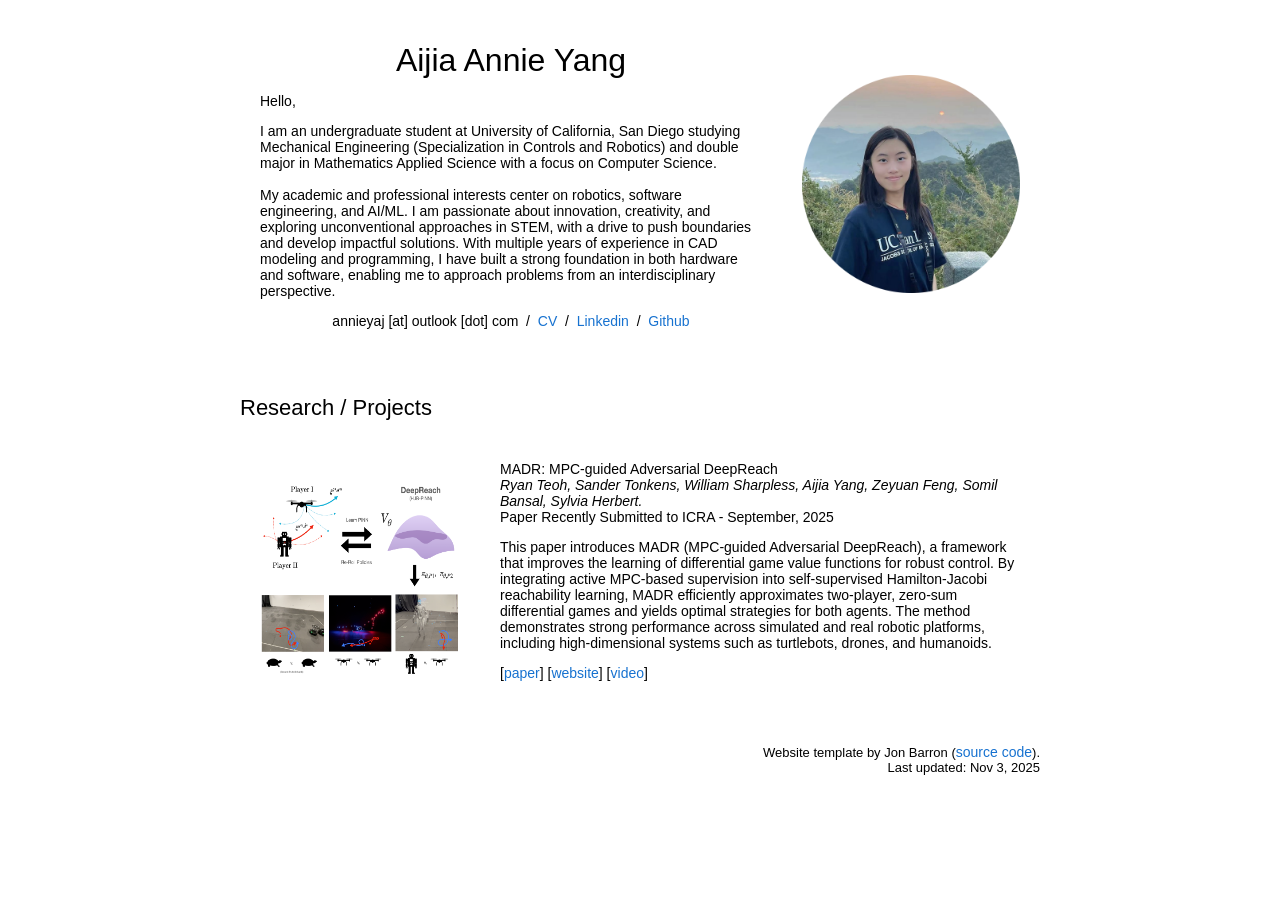
==== index.html @ e1a08f16 "Initial Upload Nov 3 2025" ====
<!DOCTYPE HTML>
<html lang="en">
  <head>
    <meta http-equiv="Content-Type" content="text/html; charset=UTF-8">

  <title>Aijia Annie Yang</title>
  
  <meta name="authorin  " content="Annie Yang">
  <meta name="viewport" content="width=device-width, initial-scale=1">
  
  <link rel="stylesheet" type="text/css" href="stylesheet.css">
  <link rel="icon" type="image/png" href="images/seal_icon.png">
</head>

<body>
  <table style="width:100%;max-width:800px;border:0px;border-spacing:0px;border-collapse:separate;margin-right:auto;margin-left:auto;"><tbody>
    <tr style="padding:0px">
      <td style="padding:0px">
        <table style="width:100%;border:0px;border-spacing:0px;border-collapse:separate;margin-right:auto;margin-left:auto;"><tbody>
          <tr style="padding:0px">
            <td style="padding:2.5%;width:63%;vertical-align:middle">
              <p style="text-align:center">
                <name>Aijia Annie Yang</name>
              </p>
              <p> Hello, 
              </p>
              <p>
                I am an undergraduate student at University of California, San Diego studying 
                Mechanical Engineering (Specialization in Controls and Robotics) and double major in 
                Mathematics Applied Science with a focus on Computer Science. 
                <br>
                <br>
                My academic and professional interests center on robotics, software engineering, and AI/ML. 
                I am passionate about innovation, creativity, and exploring unconventional approaches in STEM, with a drive to push boundaries 
                and develop impactful solutions. With multiple years of experience in CAD modeling and programming, I have built a strong foundation in both hardware and software, 
                enabling me to approach problems from an interdisciplinary perspective.
              </p>
              <p style="text-align:center">
                annieyaj [at] outlook [dot] com &nbsp/&nbsp
                <a href="data/data_annie/Annie_Resume.pdf">CV</a> &nbsp/&nbsp
                <a href="https://www.linkedin.com/in/annie-aijia-yang/">Linkedin</a> &nbsp/&nbsp
                <a href="https://github.com/annieyaj">Github</a>
              </p>
            </td> 

            <td style="padding:2.5%;width:30%;max-width:30%">
              <a href="images/images_annie/Annie_Pic.png"><img style="width:100%;max-width:100%" alt="profile photo" src="images/images_annie/Annie_Pic.png" class="hoverZoomLink"></a>
            </td>
          </tr>
        </tbody></table>
        <table style="width:100%;border:0px;border-spacing:0px;border-collapse:separate;margin-right:auto;margin-left:auto;"><tbody>
            <tr>
              <td style="padding-top:4%;padding-right:0;padding-bottom:2.5%;padding-left:0;width:100%;vertical-align:middle">
              <heading>Research / Projects</heading>
              <!-- <p>
              </p> -->
            </td>
          </tr>
        </tbody></table>

<!--Beginning of projects-->

        <table style="width:100%;border:0px;border-spacing:0px;border-collapse:separate;margin-right:auto;margin-left:auto;"><tbody>

          <tr onmouseout="stop_madr()" onmouseover="start_madr()">
            <td style="padding:20px;width:25%;vertical-align:middle"> <!--"padding:20px;width:25%;vertical-align:middle"-->
              <div class="one">
                <div class="two" id='thumb_madr'><img src='images/images_annie/madr_drone_v_drone_square.gif' height=100% width=100%></div>
                <img src='images/images_annie/MADR_frontfig.png'height=100% width=100%>
              </div>
              <script type="text/javascript">
                function start_madr() {
                  document.getElementById('thumb_madr').style.opacity = "1";
                }

                function stop_madr() {
                  document.getElementById('thumb_madr').style.opacity = "0";
                }
                stop_madr()
              </script>
            </td>
            <td style="padding:20px;width:75%;vertical-align:middle">
              <papertitle> MADR: MPC-guided Adversarial DeepReach </papertitle>
              <br> 
              <em> Ryan Teoh, Sander Tonkens, William Sharpless, Aijia Yang, Zeyuan Feng, Somil Bansal, Sylvia Herbert. </em>  
              <br>
              Paper Recently Submitted to ICRA - September, 2025
              <p> This paper introduces MADR (MPC-guided Adversarial DeepReach), a framework that improves the learning of differential game value functions for robust control. By integrating active MPC-based supervision into self-supervised Hamilton-Jacobi reachability learning, MADR efficiently approximates two-player, zero-sum differential games and yields optimal strategies for both agents. The method demonstrates strong performance across simulated and real robotic platforms, including high-dimensional systems such as turtlebots, drones, and humanoids.</p>
              <p>
                [<a href="https://arxiv.org/abs/2510.18845">paper</a>]
                [<a href="https://land-dev.github.io/madr/">website</a>]
                [<a href="#" onclick="showVideoMADR(); return false;">video</a>]
              </p>
              <div id="madr_video_container" style="display:none; margin-top:10px;">
                <video width="560" controls autoplay muted>
                  <source src="images/images_annie/madr_video.mp4" type="video/mp4">
                  Your browser does not support the video tag.
                </video>
              </div>
              <script>
                function showVideoMADR() {
                  const vid = document.getElementById("madr_video_container");
                  if (vid.style.display === "none") {
                    vid.style.display = "block";
                  } else {
                    vid.style.display = "none";
                  }
                }
              </script>
            </td>
          </tr> 

<!--End of Page-->

        <table style="width:100%;border:0px;border-spacing:0px;border-collapse:separate;margin-right:auto;margin-left:auto;"><tbody>
          <tr>
            <td style="padding:0px">
              <br>
              <p style="text-align:right;font-size:small;">
                Website template by Jon Barron (<a href="https://github.com/jonbarron/jonbarron_website">source code</a>).
                <br>
                Last updated: Nov 3, 2025
              </p>
            </td>
          </tr>
        </tbody></table>
      </td>
    </tr>
  </table>
</body>

</html>


<!---->
---- stylesheet.css ----
/* latin-ext */
@font-face {
  font-family: 'Lato';
  font-style: italic;
  font-weight: 400;
  src: local('Lato Italic'), local('Lato-Italic'), url(https://fonts.gstatic.com/s/lato/v15/S6u8w4BMUTPHjxsAUi-qNiXg7eU0.woff2) format('woff2');
  unicode-range: U+0100-024F, U+0259, U+1E00-1EFF, U+2020, U+20A0-20AB, U+20AD-20CF, U+2113, U+2C60-2C7F, U+A720-A7FF;
}
/* latin */
@font-face {
  font-family: 'Lato';
  font-style: italic;
  font-weight: 400;
  src: local('Lato Italic'), local('Lato-Italic'), url(https://fonts.gstatic.com/s/lato/v15/S6u8w4BMUTPHjxsAXC-qNiXg7Q.woff2) format('woff2');
  unicode-range: U+0000-00FF, U+0131, U+0152-0153, U+02BB-02BC, U+02C6, U+02DA, U+02DC, U+2000-206F, U+2074, U+20AC, U+2122, U+2191, U+2193, U+2212, U+2215, U+FEFF, U+FFFD;
}
/* latin-ext */
@font-face {
  font-family: 'Lato';
  font-style: italic;
  font-weight: 700;
  src: local('Lato Bold Italic'), local('Lato-BoldItalic'), url(https://fonts.gstatic.com/s/lato/v15/S6u_w4BMUTPHjxsI5wq_FQftx9897sxZ.woff2) format('woff2');
  unicode-range: U+0100-024F, U+0259, U+1E00-1EFF, U+2020, U+20A0-20AB, U+20AD-20CF, U+2113, U+2C60-2C7F, U+A720-A7FF;
}
/* latin */
@font-face {
  font-family: 'Lato';
  font-style: italic;
  font-weight: 700;
  src: local('Lato Bold Italic'), local('Lato-BoldItalic'), url(https://fonts.gstatic.com/s/lato/v15/S6u_w4BMUTPHjxsI5wq_Gwftx9897g.woff2) format('woff2');
  unicode-range: U+0000-00FF, U+0131, U+0152-0153, U+02BB-02BC, U+02C6, U+02DA, U+02DC, U+2000-206F, U+2074, U+20AC, U+2122, U+2191, U+2193, U+2212, U+2215, U+FEFF, U+FFFD;
}
/* latin-ext */
@font-face {
  font-family: 'Lato';
  font-style: normal;
  font-weight: 400;
  src: local('Lato Regular'), local('Lato-Regular'), url(https://fonts.gstatic.com/s/lato/v15/S6uyw4BMUTPHjxAwXiWtFCfQ7A.woff2) format('woff2');
  unicode-range: U+0100-024F, U+0259, U+1E00-1EFF, U+2020, U+20A0-20AB, U+20AD-20CF, U+2113, U+2C60-2C7F, U+A720-A7FF;
}
/* latin */
@font-face {
  font-family: 'Lato';
  font-style: normal;
  font-weight: 400;
  src: local('Lato Regular'), local('Lato-Regular'), url(https://fonts.gstatic.com/s/lato/v15/S6uyw4BMUTPHjx4wXiWtFCc.woff2) format('woff2');
  unicode-range: U+0000-00FF, U+0131, U+0152-0153, U+02BB-02BC, U+02C6, U+02DA, U+02DC, U+2000-206F, U+2074, U+20AC, U+2122, U+2191, U+2193, U+2212, U+2215, U+FEFF, U+FFFD;
}
/* latin-ext */
@font-face {
  font-family: 'Lato';
  font-style: normal;
  font-weight: 700;
  src: local('Lato Bold'), local('Lato-Bold'), url(https://fonts.gstatic.com/s/lato/v15/S6u9w4BMUTPHh6UVSwaPGQ3q5d0N7w.woff2) format('woff2');
  unicode-range: U+0100-024F, U+0259, U+1E00-1EFF, U+2020, U+20A0-20AB, U+20AD-20CF, U+2113, U+2C60-2C7F, U+A720-A7FF;
}
/* latin */
@font-face {
  font-family: 'Lato';
  font-style: normal;
  font-weight: 700;
  src: local('Lato Bold'), local('Lato-Bold'), url(https://fonts.gstatic.com/s/lato/v15/S6u9w4BMUTPHh6UVSwiPGQ3q5d0.woff2) format('woff2');
  unicode-range: U+0000-00FF, U+0131, U+0152-0153, U+02BB-02BC, U+02C6, U+02DA, U+02DC, U+2000-206F, U+2074, U+20AC, U+2122, U+2191, U+2193, U+2212, U+2215, U+FEFF, U+FFFD;
}

.inter-thin {
  font-family: "Inter", sans-serif;
  font-optical-sizing: auto;
  font-weight: 100;
  font-style: normal;
}

a {
  color: #1772d0;
  text-decoration: none;
}

a:focus,
a:hover {
  color: #f09228;
  text-decoration: none;
}

body,
td,
th,
tr,
p,
a {
  /* font-family: 'Lato', Verdana, Helvetica, sans-serif; */
  font-size: 14px;
  font-family: "Inter", sans-serif;
  font-optical-sizing: auto;
  font-weight: 100;
  font-style: normal;
}

strong {
  /* font-family: 'Lato', Verdana, Helvetica, sans-serif; */
  font-size: 14px;
  font-family: "Inter", sans-serif;
  font-optical-sizing: auto;
  font-weight: 100;
  font-style: normal;
}

heading {
  /* font-family: 'Lato', Verdana, Helvetica, sans-serif; */
  font-size: 22px;
  font-family: "Inter", sans-serif;
  font-optical-sizing: auto;
  font-weight: 100;
  font-style: normal;
}

papertitle {
  /* font-family: 'Lato', Verdana, Helvetica, sans-serif; */
  font-size: 14px;
  font-weight: 400;
  font-family: "Inter", sans-serif;
  font-optical-sizing: auto;
  /* font-weight: 100; */
  font-style: normal;
}

name {
  /* font-family: 'Lato', Verdana, Helvetica, sans-serif; */
  font-size: 32px;
  font-family: "Inter", sans-serif;
  font-optical-sizing: auto;
  font-weight: 100;
  font-style: normal;
}

.one {
  width: 200px;
  height: 200px;
  position: relative;
}

.two {
  width: 200px;
  height: 200px;
  position: absolute;
  transition: opacity .2s ease-in-out;
  -moz-transition: opacity .2s ease-in-out;
  -webkit-transition: opacity .2s ease-in-out;
}

.fade {
  transition: opacity .2s ease-in-out;
  -moz-transition: opacity .2s ease-in-out;
  -webkit-transition: opacity .2s ease-in-out;
}

span.highlight {
  background-color: #ffffd0;
}
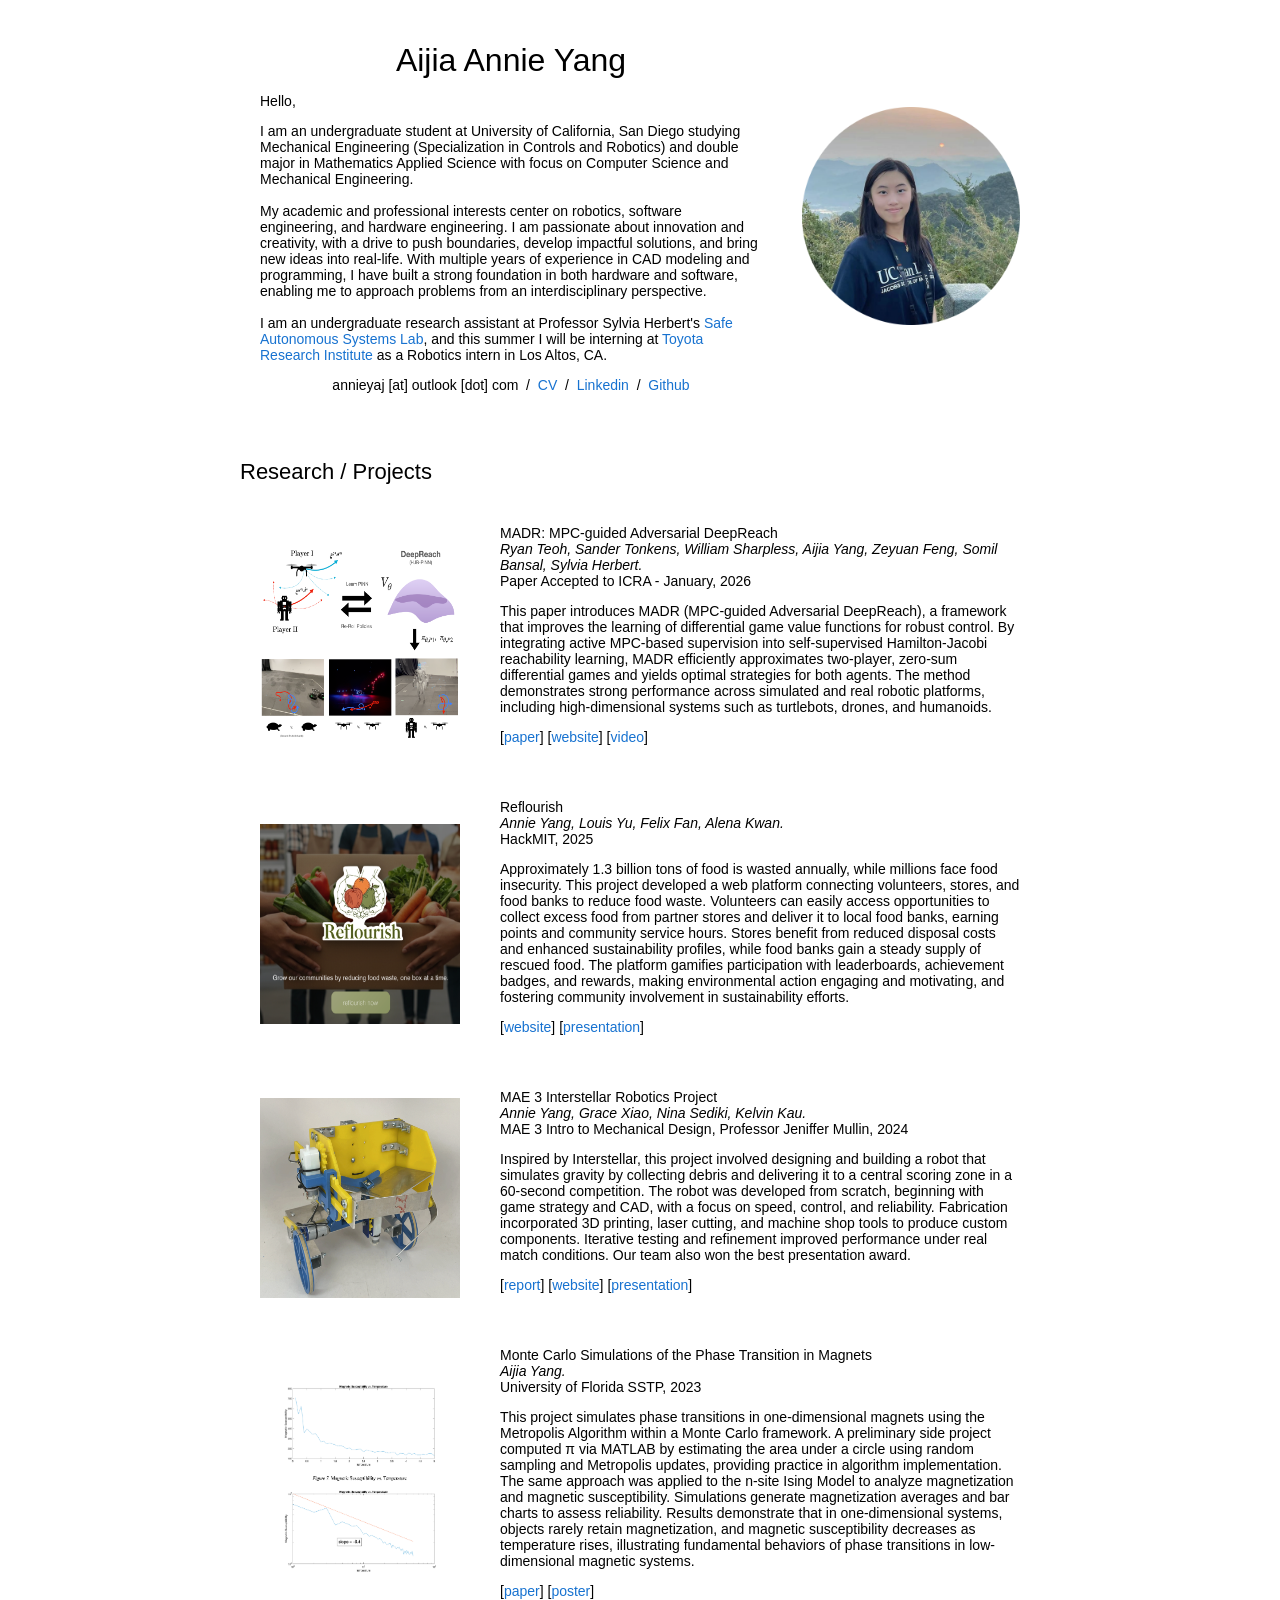
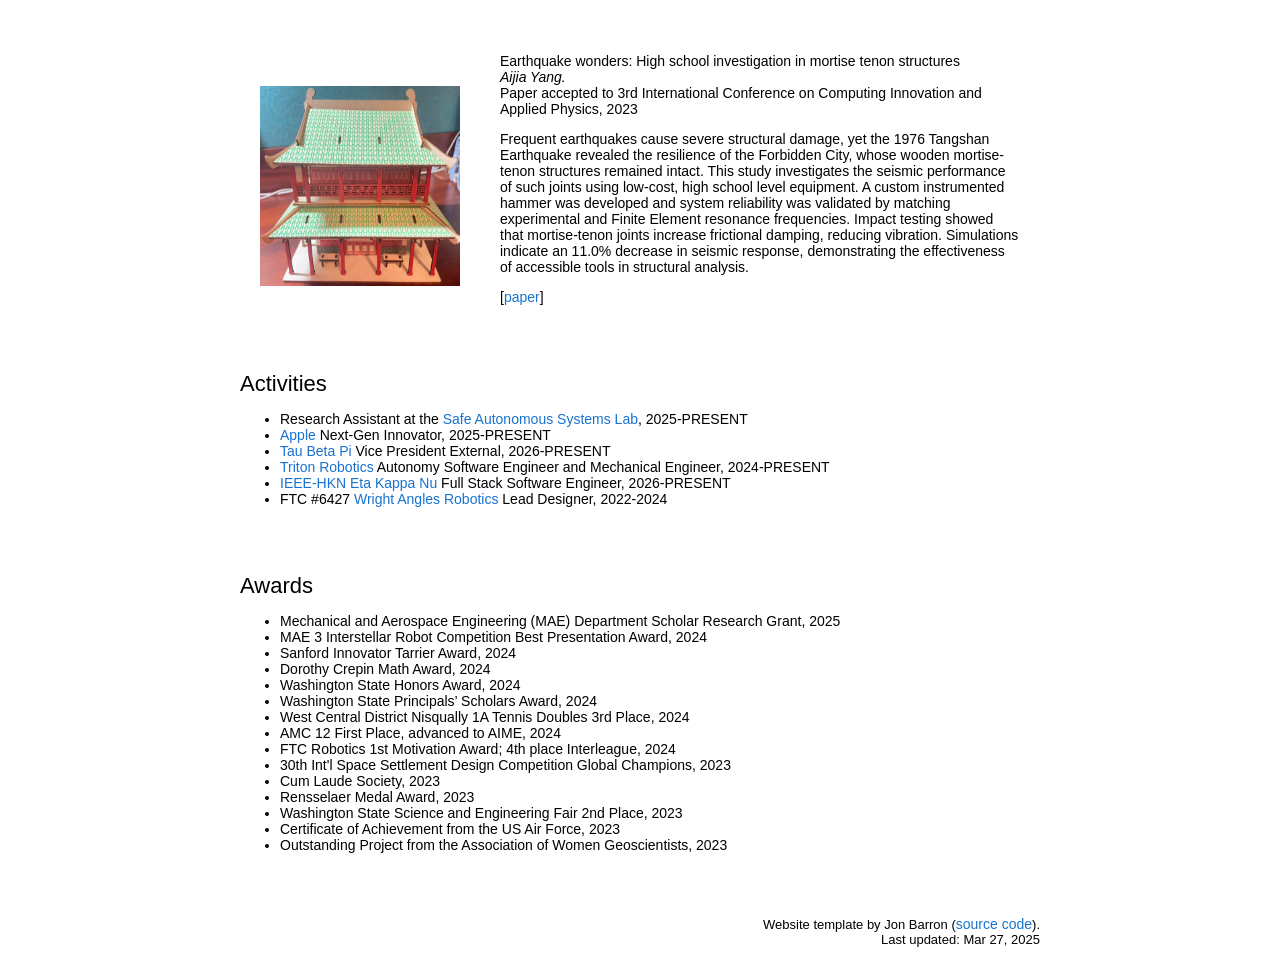
==== commit a8376e46: "march 2026 update" ====
--- a/index.html
+++ b/index.html
@@ -27,17 +27,22 @@
               <p>
                 I am an undergraduate student at University of California, San Diego studying 
                 Mechanical Engineering (Specialization in Controls and Robotics) and double major in 
-                Mathematics Applied Science with a focus on Computer Science. 
-                <br>
-                <br>
-                My academic and professional interests center on robotics, software engineering, and AI/ML. 
-                I am passionate about innovation, creativity, and exploring unconventional approaches in STEM, with a drive to push boundaries 
-                and develop impactful solutions. With multiple years of experience in CAD modeling and programming, I have built a strong foundation in both hardware and software, 
+                Mathematics Applied Science with focus on Computer Science and Mechanical Engineering. 
+                <br>
+                <br>
+                My academic and professional interests center on robotics, software engineering, and hardware engineering. 
+                I am passionate about innovation and creativity, with a drive to push boundaries, develop impactful solutions, 
+                and bring new ideas into real-life. 
+                With multiple years of experience in CAD modeling and programming, I have built a strong foundation in both hardware and software, 
                 enabling me to approach problems from an interdisciplinary perspective.
+                <br>
+                <br>
+                I am an undergraduate research assistant at Professor Sylvia Herbert's <a href="https://www.sylviaherbert.com/">Safe Autonomous Systems Lab</a>, 
+                and this summer I will be interning at <a href="https://www.tri.global/">Toyota Research Institute</a> as a Robotics intern in Los Altos, CA.
               </p>
               <p style="text-align:center">
                 annieyaj [at] outlook [dot] com &nbsp/&nbsp
-                <a href="data/data_annie/Annie_Resume.pdf">CV</a> &nbsp/&nbsp
+                <a href="data/data_annie/Annie_Resume_ME.pdf">CV</a> &nbsp/&nbsp
                 <a href="https://www.linkedin.com/in/annie-aijia-yang/">Linkedin</a> &nbsp/&nbsp
                 <a href="https://github.com/annieyaj">Github</a>
               </p>
@@ -48,6 +53,8 @@
             </td>
           </tr>
         </tbody></table>
+
+<!--Beginning of projects-->
         <table style="width:100%;border:0px;border-spacing:0px;border-collapse:separate;margin-right:auto;margin-left:auto;"><tbody>
             <tr>
               <td style="padding-top:4%;padding-right:0;padding-bottom:2.5%;padding-left:0;width:100%;vertical-align:middle">
@@ -58,10 +65,8 @@
           </tr>
         </tbody></table>
 
-<!--Beginning of projects-->
-
-        <table style="width:100%;border:0px;border-spacing:0px;border-collapse:separate;margin-right:auto;margin-left:auto;"><tbody>
-
+        <table style="width:100%;border:0px;border-spacing:0px;border-collapse:separate;margin-right:auto;margin-left:auto;"><tbody>
+          <!--MADR Paper-->
           <tr onmouseout="stop_madr()" onmouseover="start_madr()">
             <td style="padding:20px;width:25%;vertical-align:middle"> <!--"padding:20px;width:25%;vertical-align:middle"-->
               <div class="one">
@@ -84,7 +89,7 @@
               <br> 
               <em> Ryan Teoh, Sander Tonkens, William Sharpless, Aijia Yang, Zeyuan Feng, Somil Bansal, Sylvia Herbert. </em>  
               <br>
-              Paper Recently Submitted to ICRA - September, 2025
+              Paper Accepted to ICRA - January, 2026
               <p> This paper introduces MADR (MPC-guided Adversarial DeepReach), a framework that improves the learning of differential game value functions for robust control. By integrating active MPC-based supervision into self-supervised Hamilton-Jacobi reachability learning, MADR efficiently approximates two-player, zero-sum differential games and yields optimal strategies for both agents. The method demonstrates strong performance across simulated and real robotic platforms, including high-dimensional systems such as turtlebots, drones, and humanoids.</p>
               <p>
                 [<a href="https://arxiv.org/abs/2510.18845">paper</a>]
@@ -110,6 +115,150 @@
             </td>
           </tr> 
 
+          <!--HackMIT 2025-->
+          <tr>
+            <td style="padding:20px;width:25%;vertical-align:middle"> <!--"padding:20px;width:25%;vertical-align:middle"-->
+              <div class="one">
+                <img src='images/images_annie/Reflourish.png'height=100% width=100%>
+            </div>           
+            </td>
+            <td style="padding:20px;width:75%;vertical-align:middle">
+              <projecttitle> Reflourish </projecttitle>
+              <br> 
+              <em> Annie Yang, Louis Yu, Felix Fan, Alena Kwan. </em>  
+              <br>
+              HackMIT, 2025
+              <p> Approximately 1.3 billion tons of food is wasted annually, while millions face food insecurity. This project developed a web platform connecting volunteers, stores, and food banks to reduce food waste. 
+                  Volunteers can easily access opportunities to collect excess food from partner stores and deliver it to local food banks, earning points and community service hours. 
+                  Stores benefit from reduced disposal costs and enhanced sustainability profiles, while food banks gain a steady supply of rescued food. The platform gamifies participation with leaderboards, achievement badges, and rewards, 
+                  making environmental action engaging and motivating, and fostering community involvement in sustainability efforts. </p>
+              <p>
+                [<a href="https://hack-mit-2025-tau.vercel.app/">website</a>]
+                [<a href="https://youtu.be/uLW0w6iRDRU?si=tRPF876_TmIklwEJ">presentation</a>]
+              </p>
+            </td>
+          </tr>
+
+          <!--MAE 3 Interstellar Project-->
+          <tr>
+            <td style="padding:20px;width:25%;vertical-align:middle"> <!--"padding:20px;width:25%;vertical-align:middle"-->
+              <div class="one">
+                <img src='images/images_annie/MAE3_robot.png'height=100% width=100%>
+            </div>           
+            </td>
+            <td style="padding:20px;width:75%;vertical-align:middle">
+              <projecttitle> MAE 3 Interstellar Robotics Project </projecttitle>
+              <br> 
+              <em> Annie Yang, Grace Xiao, Nina Sediki, Kelvin Kau. </em>  
+              <br>
+              MAE 3 Intro to Mechanical Design, Professor Jeniffer Mullin, 2024
+              <p> Inspired by Interstellar, this project involved designing and building a robot that simulates gravity by collecting debris and delivering it to a central scoring zone in a 60-second competition. 
+                  The robot was developed from scratch, beginning with game strategy and CAD, with a focus on speed, control, and reliability. 
+                  Fabrication incorporated 3D printing, laser cutting, and machine shop tools to produce custom components. Iterative testing and refinement improved performance under real match conditions. 
+                  Our team also won the best presentation award. </p>
+              <p>
+                [<a href="data/data_annie/Annie_MAE_3_Final_Report.pdf">report</a>]
+                [<a href="https://sites.google.com/eng.ucsd.edu/mae3robotcontest/fall-2024">website</a>]
+                [<a href="https://docs.google.com/presentation/d/1QNPn6QASLoh2iaPn5ePWwQgCiwjTgQhS/edit?usp=sharing&ouid=104158787801923191764&rtpof=true&sd=true">presentation</a>]
+              </p>
+            </td>
+          </tr>
+
+          <!--SSTP Monte Carlo-->
+          <tr>
+            <td style="padding:20px;width:25%;vertical-align:middle"> <!--"padding:20px;width:25%;vertical-align:middle"-->
+              <div class="one">
+                <img src='images/images_annie/SSTP_pic.png'height=100% width=100%>
+            </div>           
+            </td>
+            <td style="padding:20px;width:75%;vertical-align:middle">
+              <projecttitle> Monte Carlo Simulations of the Phase Transition in Magnets </projecttitle>
+              <br> 
+              <em> Aijia Yang. </em>  
+              <br>
+              University of Florida SSTP, 2023
+              <p> This project simulates phase transitions in one-dimensional magnets using the Metropolis Algorithm within a Monte Carlo framework. 
+                  A preliminary side project computed π via MATLAB by estimating the area under a circle using random sampling and Metropolis updates, 
+                  providing practice in algorithm implementation. The same approach was applied to the n-site Ising Model to analyze magnetization and magnetic susceptibility. 
+                  Simulations generate magnetization averages and bar charts to assess reliability. Results demonstrate that in one-dimensional systems, objects rarely retain magnetization, 
+                  and magnetic susceptibility decreases as temperature rises, illustrating fundamental behaviors of phase transitions in low-dimensional magnetic systems. </p>
+              <p>
+                [<a href="data/data_annie/SSTP_Paper.pdf">paper</a>]
+                [<a href="data/data_annie/SSTP_Poster.pdf">poster</a>]
+              </p>
+            </td>
+          </tr>
+
+          <!--Earthquake Wonders-->
+          <tr>
+            <td style="padding:20px;width:25%;vertical-align:middle"> <!--"padding:20px;width:25%;vertical-align:middle"-->
+              <div class="one">
+                <img src='images/images_annie/Earthquake_Wonders.png'height=100% width=100%>
+            </div>           
+            </td>
+            <td style="padding:20px;width:75%;vertical-align:middle">
+              <projecttitle> Earthquake wonders: High school investigation in mortise tenon structures </projecttitle>
+              <br> 
+              <em> Aijia Yang. </em>  
+              <br>
+              Paper accepted to 3rd International Conference on Computing Innovation and Applied Physics, 2023
+              <p> Frequent earthquakes cause severe structural damage, yet the 1976 Tangshan Earthquake revealed the resilience of the Forbidden City, whose wooden mortise-tenon structures remained intact. 
+                  This study investigates the seismic performance of such joints using low-cost, high school level equipment. A custom instrumented hammer was developed and system reliability was validated by matching experimental and Finite Element resonance frequencies. 
+                  Impact testing showed that mortise-tenon joints increase frictional damping, reducing vibration. 
+                  Simulations indicate an 11.0% decrease in seismic response, demonstrating the effectiveness of accessible tools in structural analysis. </p>
+              <p>
+                [<a href="https://doi.org/10.54254/2753-8818/9/20240718">paper</a>]
+              </p>
+            </td>
+          </tr>
+          
+<!-- Beginning of Activities -->
+<table style="width:100%;border:0px;border-spacing:0px;border-collapse:separate;margin-right:auto;margin-left:auto;">
+  <tbody>
+    <tr>
+      <td style="padding-top:4%;padding-right:0;padding-bottom:2.5%;padding-left:0;width:100%;vertical-align:middle">
+        <heading>Activities</heading>
+        <ul>
+          <li>Research Assistant at the <a href="https://www.sylviaherbert.com/">Safe Autonomous Systems Lab</a>, 2025-PRESENT</li>
+          <li><a href="https://www.apple.com/">Apple</a> Next-Gen Innovator, 2025-PRESENT</li>
+          <li><a href="https://www.tbp.org/home.cfm">Tau Beta Pi</a> Vice President External, 2026-PRESENT</li>
+          <li><a href="https://tritonrobotics.org/">Triton Robotics</a> Autonomy Software Engineer and Mechanical Engineer, 2024-PRESENT</li>
+          <li><a href="https://hkn.ieee.org/">IEEE-HKN Eta Kappa Nu</a> Full Stack Software Engineer, 2026-PRESENT</li>
+          <li>FTC #6427 <a href="https://sites.google.com/view/wrightangles/home">Wright Angles Robotics</a> Lead Designer, 2022-2024</li>
+        </ul>
+      </td>
+    </tr>
+  </tbody>
+</table>
+
+<!-- Beginning of Awards -->
+<table style="width:100%;border:0px;border-spacing:0px;border-collapse:separate;margin-right:auto;margin-left:auto;">
+  <tbody>
+    <tr>
+      <td style="padding-top:4%;padding-right:0;padding-bottom:2.5%;padding-left:0;width:100%;vertical-align:middle">
+        <heading>Awards</heading>
+        <ul>
+          <li>Mechanical and Aerospace Engineering (MAE) Department Scholar Research Grant, 2025</li>
+          <li>MAE 3 Interstellar Robot Competition Best Presentation Award, 2024</li>
+          <li>Sanford Innovator Tarrier Award, 2024</li>
+          <li>Dorothy Crepin Math Award, 2024</li>
+          <li>Washington State Honors Award, 2024</li>
+          <li>Washington State Principals’ Scholars Award, 2024</li>
+          <li>West Central District Nisqually 1A Tennis Doubles 3rd Place, 2024</li>
+          <li>AMC 12 First Place, advanced to AIME, 2024</li>
+          <li>FTC Robotics 1st Motivation Award; 4th place Interleague, 2024</li>
+          <li>30th Int'l Space Settlement Design Competition Global Champions, 2023</li>
+          <li>Cum Laude Society, 2023</li>
+          <li>Rensselaer Medal Award, 2023</li>
+          <li>Washington State Science and Engineering Fair 2nd Place, 2023</li>
+          <li>Certificate of Achievement from the US Air Force, 2023</li>
+          <li>Outstanding Project from the Association of Women Geoscientists, 2023</li>
+        </ul>
+      </td>
+    </tr>
+  </tbody>
+</table>
+
 <!--End of Page-->
 
         <table style="width:100%;border:0px;border-spacing:0px;border-collapse:separate;margin-right:auto;margin-left:auto;"><tbody>
@@ -119,7 +268,7 @@
               <p style="text-align:right;font-size:small;">
                 Website template by Jon Barron (<a href="https://github.com/jonbarron/jonbarron_website">source code</a>).
                 <br>
-                Last updated: Nov 3, 2025
+                Last updated: Mar 27, 2025
               </p>
             </td>
           </tr>
--- a/stylesheet.css
+++ b/stylesheet.css
@@ -123,6 +123,16 @@
   font-style: normal;
 }
 
+projecttitle {
+  /* font-family: 'Lato', Verdana, Helvetica, sans-serif; */
+  font-size: 14px;
+  font-weight: 400;
+  font-family: "Inter", sans-serif;
+  font-optical-sizing: auto;
+  /* font-weight: 100; */
+  font-style: normal;
+}
+
 name {
   /* font-family: 'Lato', Verdana, Helvetica, sans-serif; */
   font-size: 32px;
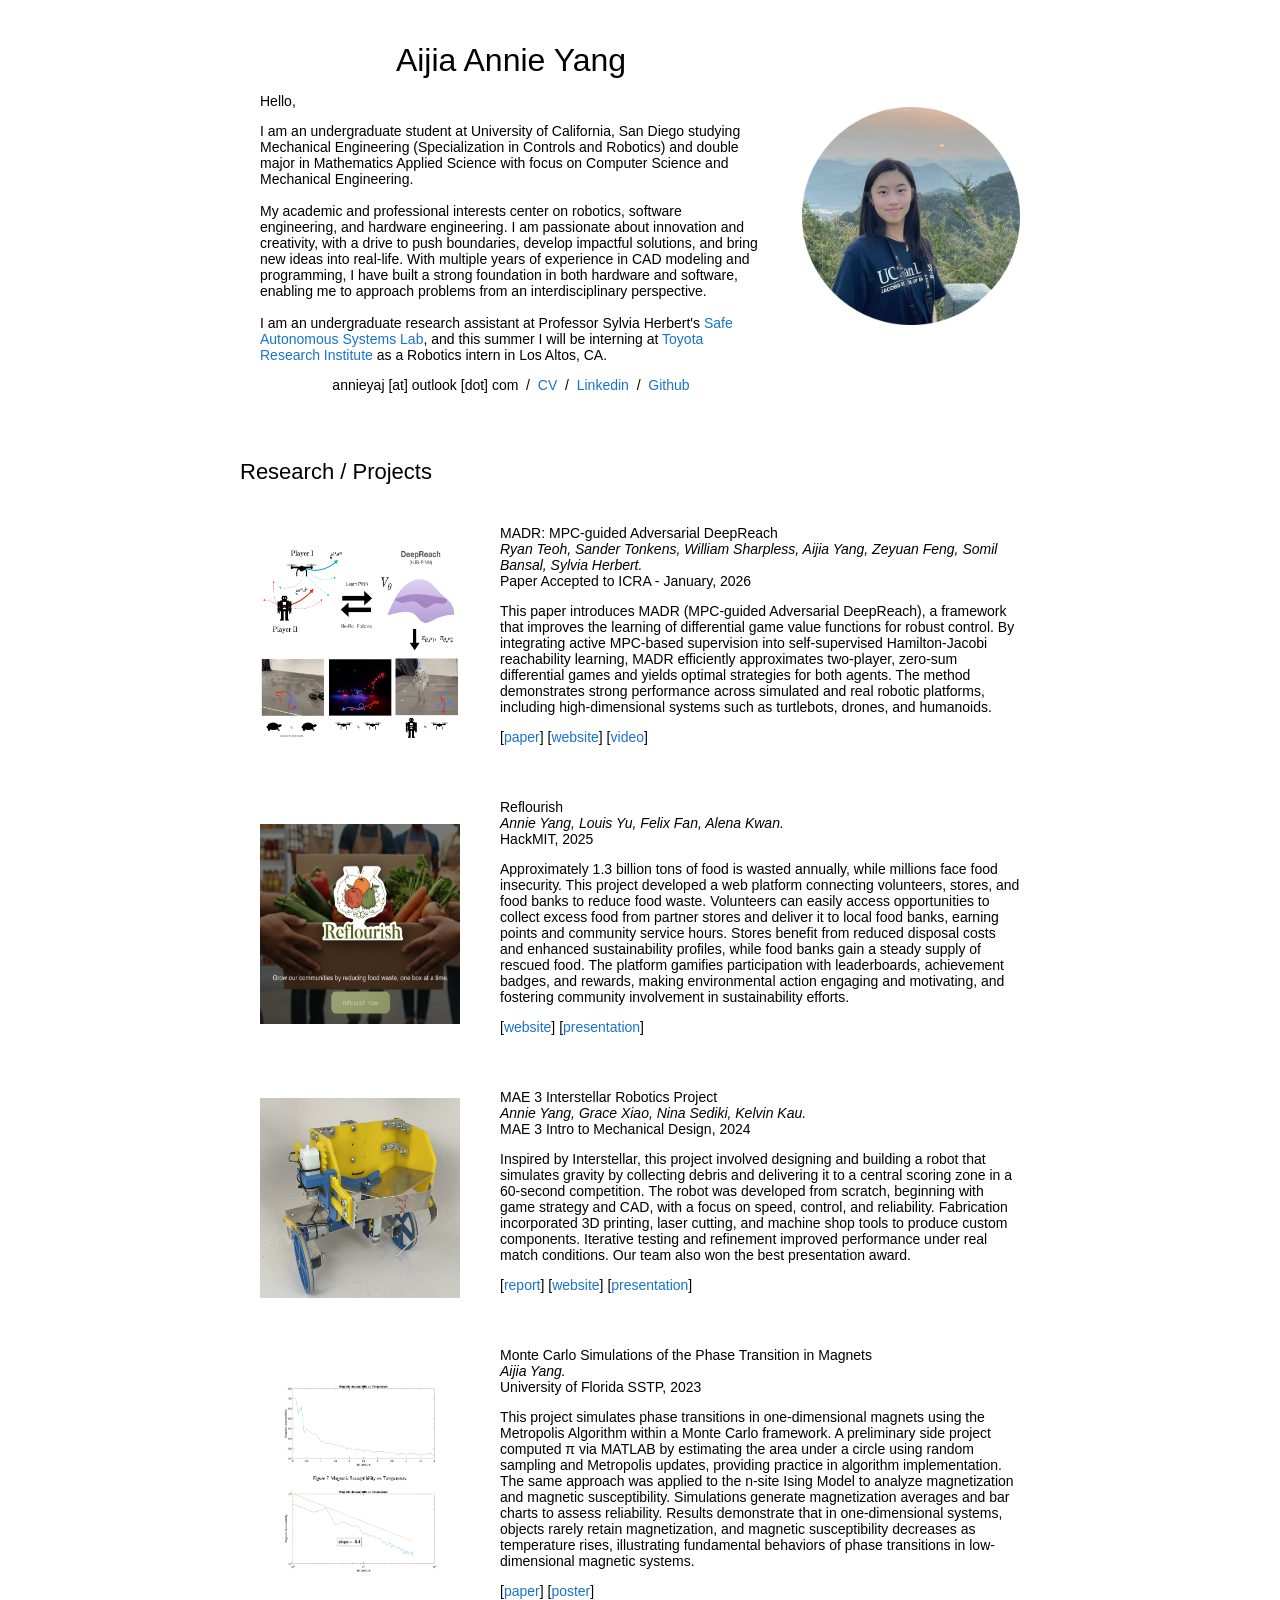
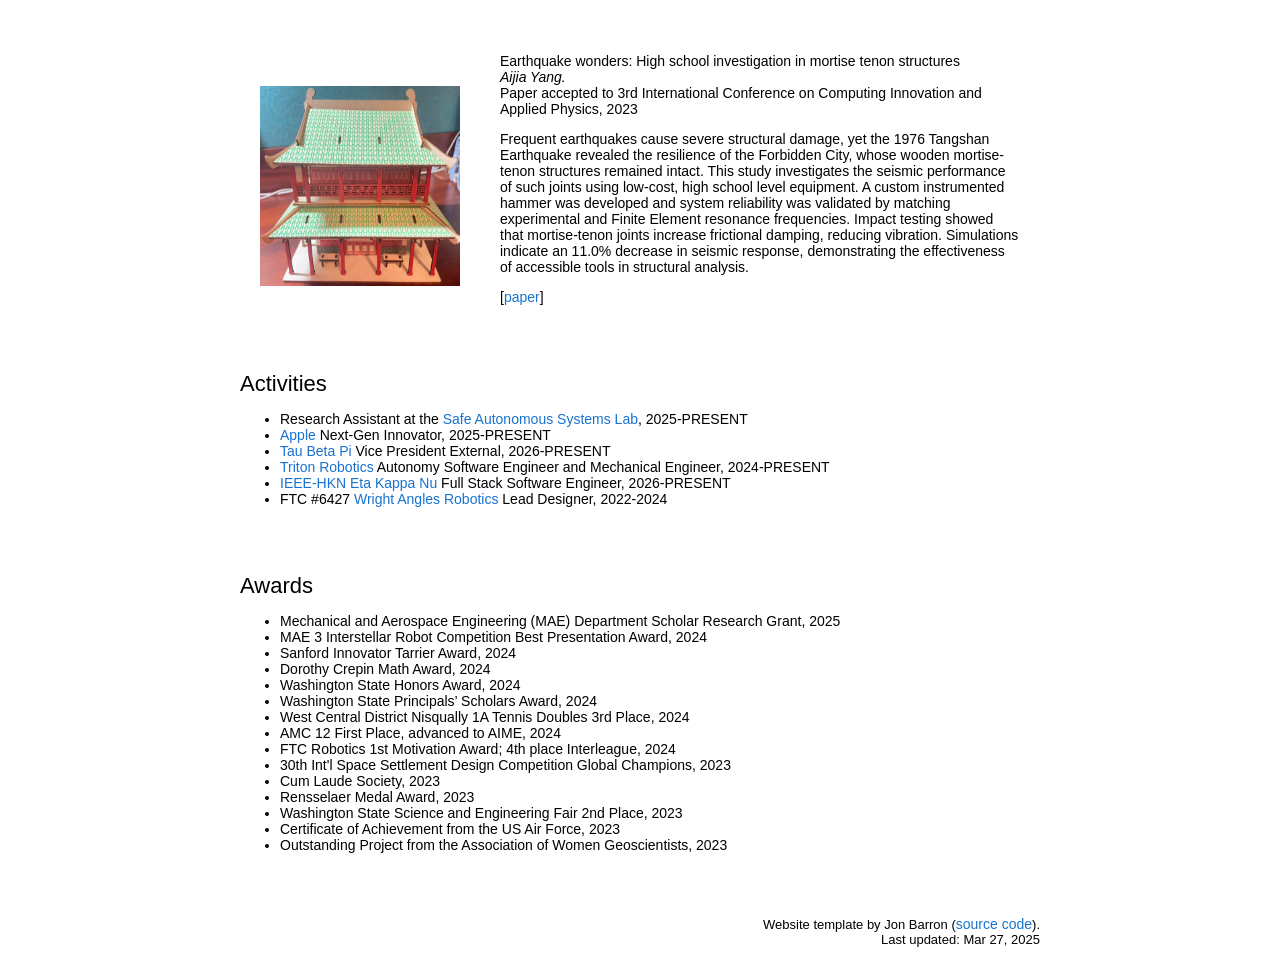
==== commit b7c31f1c: "typo" ====
--- a/index.html
+++ b/index.html
@@ -151,7 +151,7 @@
               <br> 
               <em> Annie Yang, Grace Xiao, Nina Sediki, Kelvin Kau. </em>  
               <br>
-              MAE 3 Intro to Mechanical Design, Professor Jeniffer Mullin, 2024
+              MAE 3 Intro to Mechanical Design, 2024
               <p> Inspired by Interstellar, this project involved designing and building a robot that simulates gravity by collecting debris and delivering it to a central scoring zone in a 60-second competition. 
                   The robot was developed from scratch, beginning with game strategy and CAD, with a focus on speed, control, and reliability. 
                   Fabrication incorporated 3D printing, laser cutting, and machine shop tools to produce custom components. Iterative testing and refinement improved performance under real match conditions. 
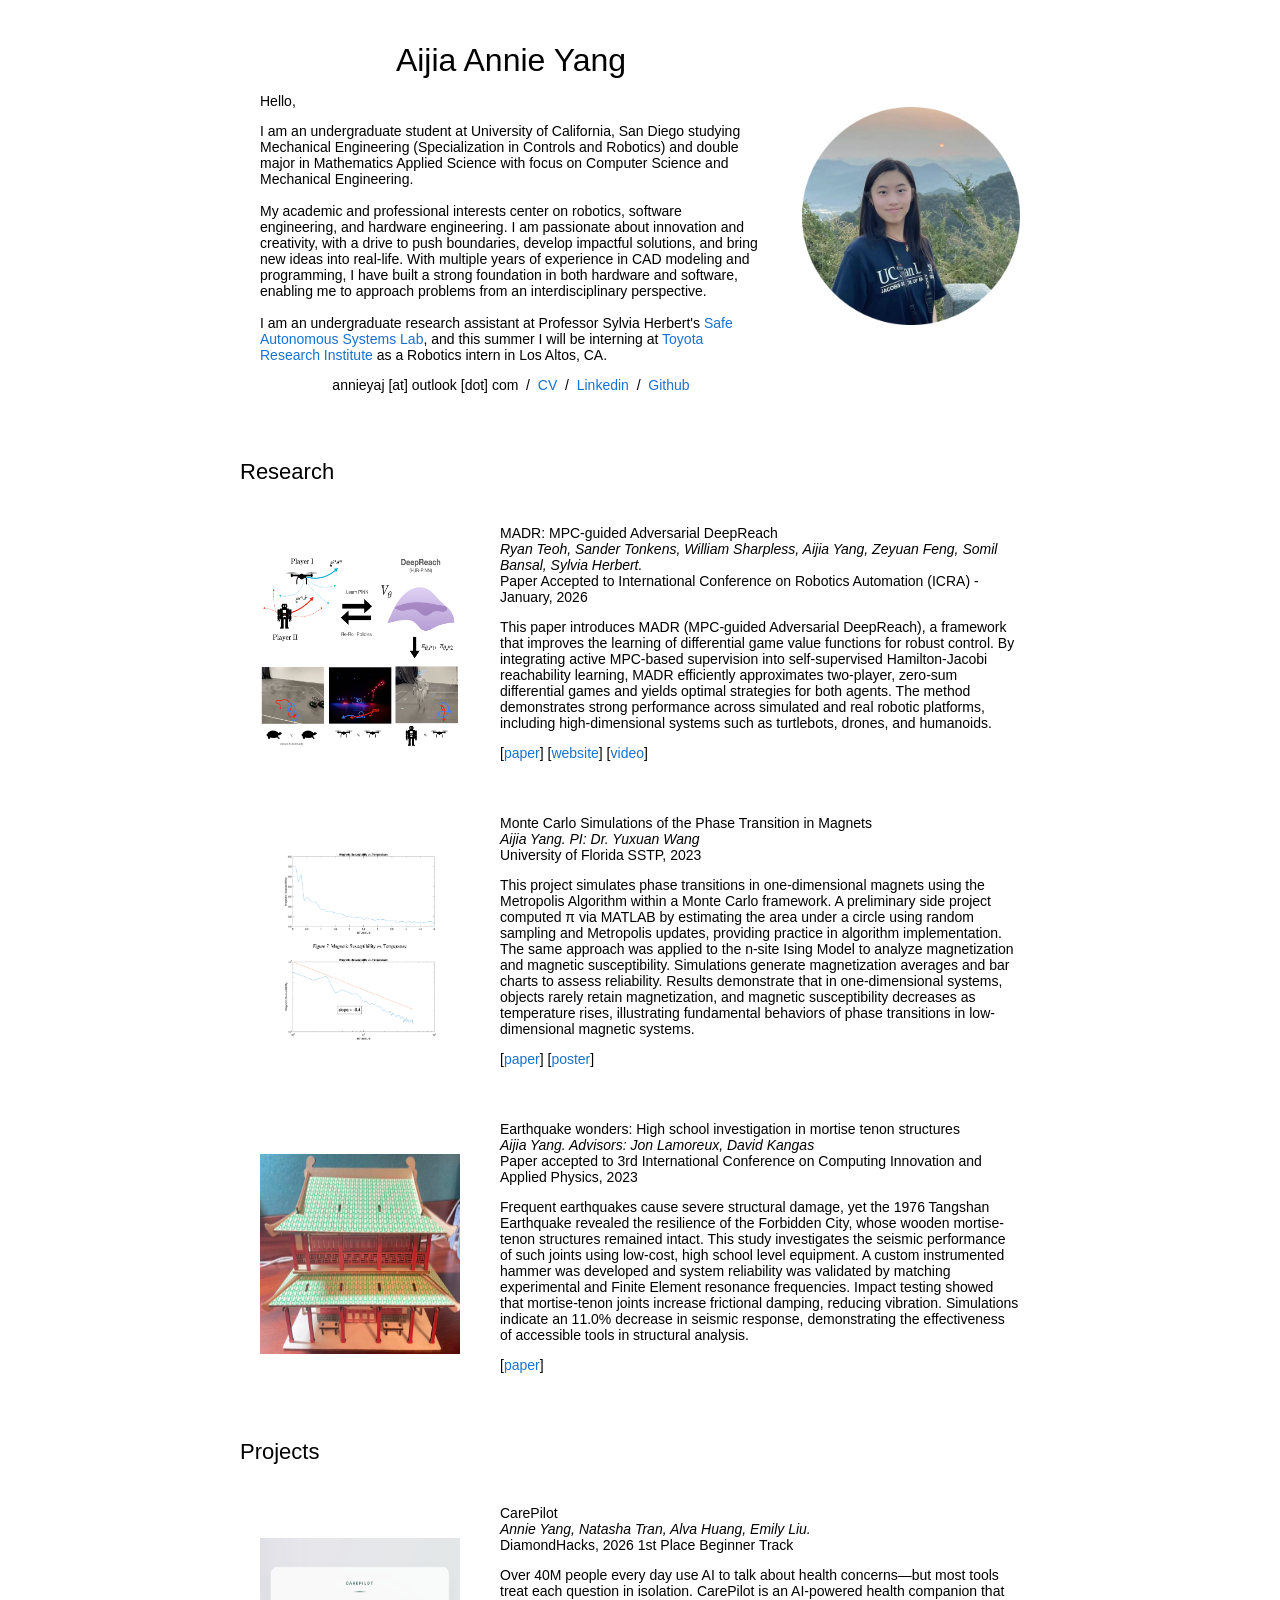
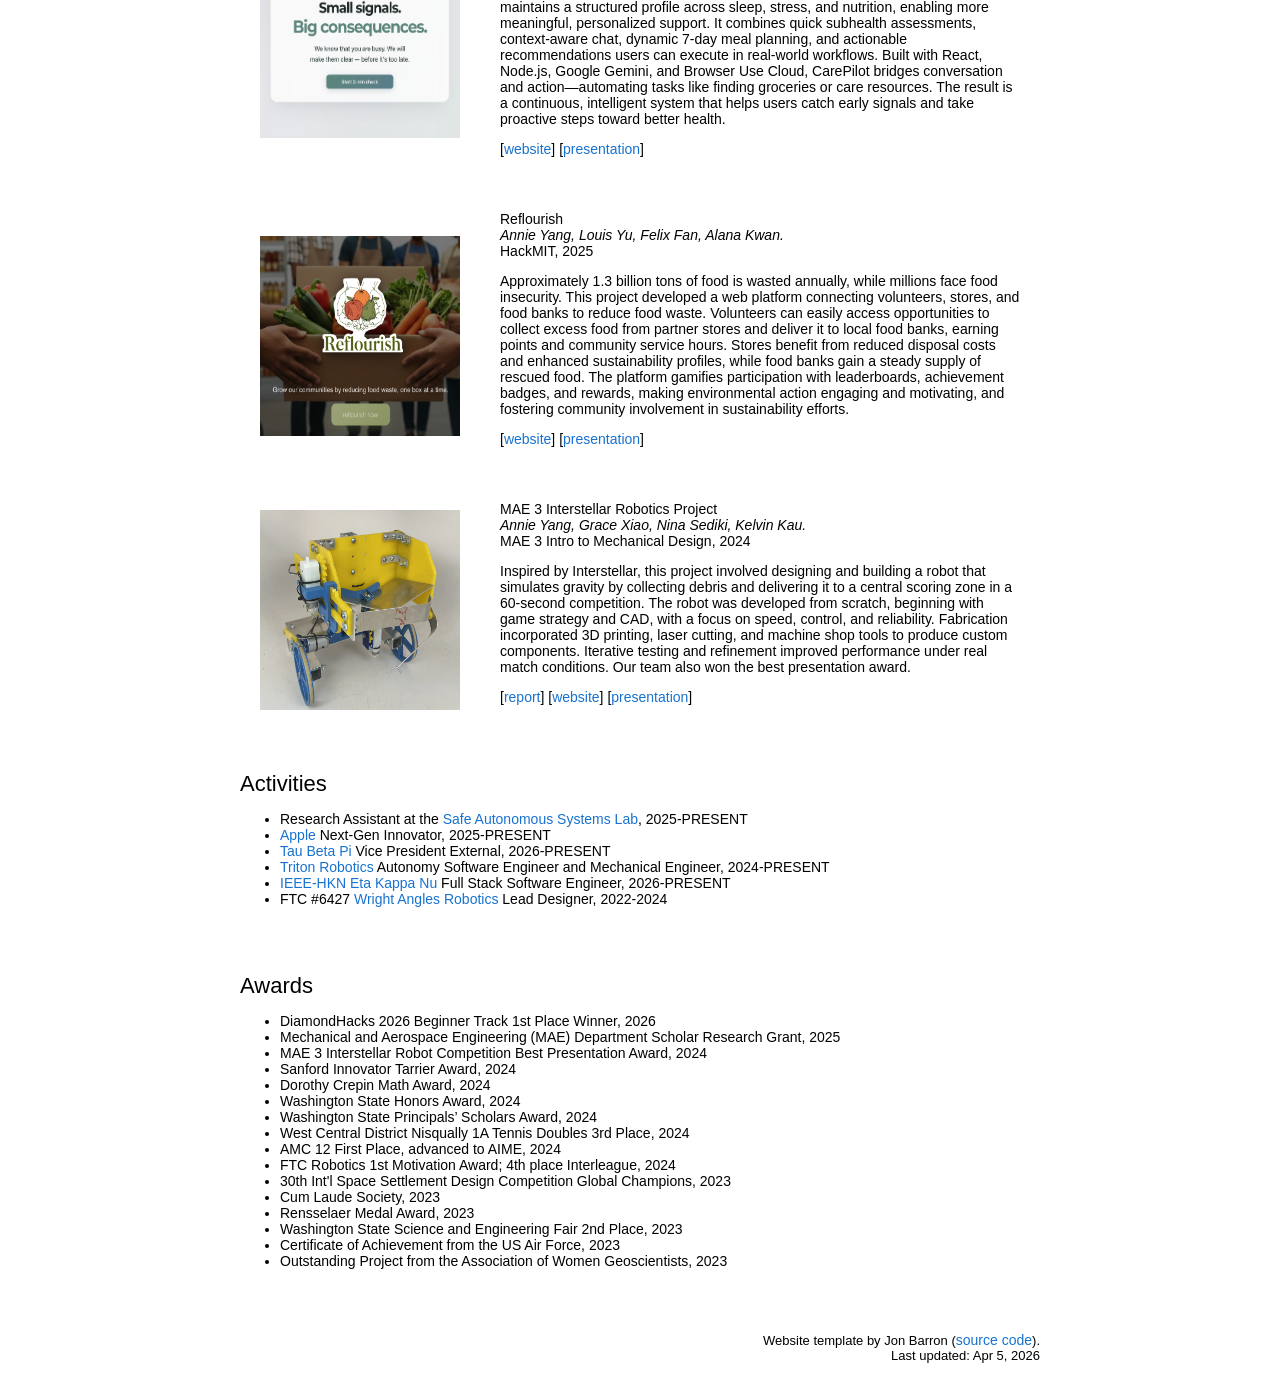
==== commit 2f3f83b8: "apr 5, 2026 update" ====
--- a/index.html
+++ b/index.html
@@ -54,11 +54,11 @@
           </tr>
         </tbody></table>
 
-<!--Beginning of projects-->
+<!--Beginning of Research-->
         <table style="width:100%;border:0px;border-spacing:0px;border-collapse:separate;margin-right:auto;margin-left:auto;"><tbody>
             <tr>
               <td style="padding-top:4%;padding-right:0;padding-bottom:2.5%;padding-left:0;width:100%;vertical-align:middle">
-              <heading>Research / Projects</heading>
+              <heading>Research</heading>
               <!-- <p>
               </p> -->
             </td>
@@ -89,7 +89,7 @@
               <br> 
               <em> Ryan Teoh, Sander Tonkens, William Sharpless, Aijia Yang, Zeyuan Feng, Somil Bansal, Sylvia Herbert. </em>  
               <br>
-              Paper Accepted to ICRA - January, 2026
+              Paper Accepted to International Conference on Robotics Automation (ICRA) - January, 2026
               <p> This paper introduces MADR (MPC-guided Adversarial DeepReach), a framework that improves the learning of differential game value functions for robust control. By integrating active MPC-based supervision into self-supervised Hamilton-Jacobi reachability learning, MADR efficiently approximates two-player, zero-sum differential games and yields optimal strategies for both agents. The method demonstrates strong performance across simulated and real robotic platforms, including high-dimensional systems such as turtlebots, drones, and humanoids.</p>
               <p>
                 [<a href="https://arxiv.org/abs/2510.18845">paper</a>]
@@ -115,55 +115,6 @@
             </td>
           </tr> 
 
-          <!--HackMIT 2025-->
-          <tr>
-            <td style="padding:20px;width:25%;vertical-align:middle"> <!--"padding:20px;width:25%;vertical-align:middle"-->
-              <div class="one">
-                <img src='images/images_annie/Reflourish.png'height=100% width=100%>
-            </div>           
-            </td>
-            <td style="padding:20px;width:75%;vertical-align:middle">
-              <projecttitle> Reflourish </projecttitle>
-              <br> 
-              <em> Annie Yang, Louis Yu, Felix Fan, Alena Kwan. </em>  
-              <br>
-              HackMIT, 2025
-              <p> Approximately 1.3 billion tons of food is wasted annually, while millions face food insecurity. This project developed a web platform connecting volunteers, stores, and food banks to reduce food waste. 
-                  Volunteers can easily access opportunities to collect excess food from partner stores and deliver it to local food banks, earning points and community service hours. 
-                  Stores benefit from reduced disposal costs and enhanced sustainability profiles, while food banks gain a steady supply of rescued food. The platform gamifies participation with leaderboards, achievement badges, and rewards, 
-                  making environmental action engaging and motivating, and fostering community involvement in sustainability efforts. </p>
-              <p>
-                [<a href="https://hack-mit-2025-tau.vercel.app/">website</a>]
-                [<a href="https://youtu.be/uLW0w6iRDRU?si=tRPF876_TmIklwEJ">presentation</a>]
-              </p>
-            </td>
-          </tr>
-
-          <!--MAE 3 Interstellar Project-->
-          <tr>
-            <td style="padding:20px;width:25%;vertical-align:middle"> <!--"padding:20px;width:25%;vertical-align:middle"-->
-              <div class="one">
-                <img src='images/images_annie/MAE3_robot.png'height=100% width=100%>
-            </div>           
-            </td>
-            <td style="padding:20px;width:75%;vertical-align:middle">
-              <projecttitle> MAE 3 Interstellar Robotics Project </projecttitle>
-              <br> 
-              <em> Annie Yang, Grace Xiao, Nina Sediki, Kelvin Kau. </em>  
-              <br>
-              MAE 3 Intro to Mechanical Design, 2024
-              <p> Inspired by Interstellar, this project involved designing and building a robot that simulates gravity by collecting debris and delivering it to a central scoring zone in a 60-second competition. 
-                  The robot was developed from scratch, beginning with game strategy and CAD, with a focus on speed, control, and reliability. 
-                  Fabrication incorporated 3D printing, laser cutting, and machine shop tools to produce custom components. Iterative testing and refinement improved performance under real match conditions. 
-                  Our team also won the best presentation award. </p>
-              <p>
-                [<a href="data/data_annie/Annie_MAE_3_Final_Report.pdf">report</a>]
-                [<a href="https://sites.google.com/eng.ucsd.edu/mae3robotcontest/fall-2024">website</a>]
-                [<a href="https://docs.google.com/presentation/d/1QNPn6QASLoh2iaPn5ePWwQgCiwjTgQhS/edit?usp=sharing&ouid=104158787801923191764&rtpof=true&sd=true">presentation</a>]
-              </p>
-            </td>
-          </tr>
-
           <!--SSTP Monte Carlo-->
           <tr>
             <td style="padding:20px;width:25%;vertical-align:middle"> <!--"padding:20px;width:25%;vertical-align:middle"-->
@@ -174,7 +125,7 @@
             <td style="padding:20px;width:75%;vertical-align:middle">
               <projecttitle> Monte Carlo Simulations of the Phase Transition in Magnets </projecttitle>
               <br> 
-              <em> Aijia Yang. </em>  
+              <em> Aijia Yang. PI: Dr. Yuxuan Wang</em>  
               <br>
               University of Florida SSTP, 2023
               <p> This project simulates phase transitions in one-dimensional magnets using the Metropolis Algorithm within a Monte Carlo framework. 
@@ -199,7 +150,7 @@
             <td style="padding:20px;width:75%;vertical-align:middle">
               <projecttitle> Earthquake wonders: High school investigation in mortise tenon structures </projecttitle>
               <br> 
-              <em> Aijia Yang. </em>  
+              <em> Aijia Yang. Advisors: Jon Lamoreux, David Kangas</em>  
               <br>
               Paper accepted to 3rd International Conference on Computing Innovation and Applied Physics, 2023
               <p> Frequent earthquakes cause severe structural damage, yet the 1976 Tangshan Earthquake revealed the resilience of the Forbidden City, whose wooden mortise-tenon structures remained intact. 
@@ -212,6 +163,99 @@
             </td>
           </tr>
           
+
+<!--Beginning of Projects-->
+        <table style="width:100%;border:0px;border-spacing:0px;border-collapse:separate;margin-right:auto;margin-left:auto;"><tbody>
+            <tr>
+              <td style="padding-top:4%;padding-right:0;padding-bottom:2.5%;padding-left:0;width:100%;vertical-align:middle">
+              <heading>Projects</heading>
+              <!-- <p>
+              </p> -->
+            </td>
+          </tr>
+        </tbody></table>
+
+        <table style="width:100%;border:0px;border-spacing:0px;border-collapse:separate;margin-right:auto;margin-left:auto;"><tbody>
+
+          <!--DiamondHacks 2026-->
+          <tr>
+            <td style="padding:20px;width:25%;vertical-align:middle"> <!--"padding:20px;width:25%;vertical-align:middle"-->
+              <div class="one">
+                <img src='images/images_annie/CarePilot.png'height=100% width=100%>
+            </div>           
+            </td>
+            <td style="padding:20px;width:75%;vertical-align:middle">
+              <projecttitle> CarePilot </projecttitle>
+              <br> 
+              <em> Annie Yang, Natasha Tran, Alva Huang, Emily Liu. </em>  
+              <br>
+              DiamondHacks, 2026 1st Place Beginner Track
+              <p> Over 40M people every day use AI to talk about health concerns—but most tools treat each question in isolation. 
+                  CarePilot is an AI-powered health companion that maintains a structured profile across sleep, stress, and nutrition, 
+                  enabling more meaningful, personalized support. It combines quick subhealth assessments, context-aware chat, dynamic 7-day meal planning, 
+                  and actionable recommendations users can execute in real-world workflows. Built with React, Node.js, Google Gemini, and Browser Use Cloud, 
+                  CarePilot bridges conversation and action—automating tasks like finding groceries or care resources. 
+                  The result is a continuous, intelligent system that helps users catch early signals and take proactive steps toward better health. </p>
+              <p>
+                [<a href="https://carepilot.up.railway.app/">website</a>]
+                [<a href="https://youtu.be/AEnrVVnpkp0?si=gOEs_jfJKlRw5qEF">presentation</a>]
+              </p>
+            </td>
+          </tr>
+
+          <!--HackMIT 2025-->
+          <tr>
+            <td style="padding:20px;width:25%;vertical-align:middle"> <!--"padding:20px;width:25%;vertical-align:middle"-->
+              <div class="one">
+                <img src='images/images_annie/Reflourish.png'height=100% width=100%>
+            </div>           
+            </td>
+            <td style="padding:20px;width:75%;vertical-align:middle">
+              <projecttitle> Reflourish </projecttitle>
+              <br> 
+              <em> Annie Yang, Louis Yu, Felix Fan, Alana Kwan. </em>  
+              <br>
+              HackMIT, 2025
+              <p> Approximately 1.3 billion tons of food is wasted annually, while millions face food insecurity. This project developed a web platform connecting volunteers, stores, and food banks to reduce food waste. 
+                  Volunteers can easily access opportunities to collect excess food from partner stores and deliver it to local food banks, earning points and community service hours. 
+                  Stores benefit from reduced disposal costs and enhanced sustainability profiles, while food banks gain a steady supply of rescued food. The platform gamifies participation with leaderboards, achievement badges, and rewards, 
+                  making environmental action engaging and motivating, and fostering community involvement in sustainability efforts. </p>
+              <p>
+                [<a href="https://hack-mit-2025-tau.vercel.app/">website</a>]
+                [<a href="https://youtu.be/uLW0w6iRDRU?si=tRPF876_TmIklwEJ">presentation</a>]
+              </p>
+            </td>
+          </tr>
+
+          <!--MAE 3 Interstellar Project-->
+          <tr>
+            <td style="padding:20px;width:25%;vertical-align:middle"> <!--"padding:20px;width:25%;vertical-align:middle"-->
+              <div class="one">
+                <img src='images/images_annie/MAE3_robot.png'height=100% width=100%>
+            </div>           
+            </td>
+            <td style="padding:20px;width:75%;vertical-align:middle">
+              <projecttitle> MAE 3 Interstellar Robotics Project </projecttitle>
+              <br> 
+              <em> Annie Yang, Grace Xiao, Nina Sediki, Kelvin Kau. </em>  
+              <br>
+              MAE 3 Intro to Mechanical Design, 2024
+              <p> Inspired by Interstellar, this project involved designing and building a robot that simulates gravity by collecting debris and delivering it to a central scoring zone in a 60-second competition. 
+                  The robot was developed from scratch, beginning with game strategy and CAD, with a focus on speed, control, and reliability. 
+                  Fabrication incorporated 3D printing, laser cutting, and machine shop tools to produce custom components. Iterative testing and refinement improved performance under real match conditions. 
+                  Our team also won the best presentation award. </p>
+              <p>
+                [<a href="data/data_annie/Annie_MAE_3_Final_Report.pdf">report</a>]
+                [<a href="https://sites.google.com/eng.ucsd.edu/mae3robotcontest/fall-2024">website</a>]
+                [<a href="https://docs.google.com/presentation/d/1QNPn6QASLoh2iaPn5ePWwQgCiwjTgQhS/edit?usp=sharing&ouid=104158787801923191764&rtpof=true&sd=true">presentation</a>]
+              </p>
+            </td>
+          </tr>
+
+          
+
+
+
 <!-- Beginning of Activities -->
 <table style="width:100%;border:0px;border-spacing:0px;border-collapse:separate;margin-right:auto;margin-left:auto;">
   <tbody>
@@ -238,6 +282,7 @@
       <td style="padding-top:4%;padding-right:0;padding-bottom:2.5%;padding-left:0;width:100%;vertical-align:middle">
         <heading>Awards</heading>
         <ul>
+          <li>DiamondHacks 2026 Beginner Track 1st Place Winner, 2026</li>
           <li>Mechanical and Aerospace Engineering (MAE) Department Scholar Research Grant, 2025</li>
           <li>MAE 3 Interstellar Robot Competition Best Presentation Award, 2024</li>
           <li>Sanford Innovator Tarrier Award, 2024</li>
@@ -268,7 +313,7 @@
               <p style="text-align:right;font-size:small;">
                 Website template by Jon Barron (<a href="https://github.com/jonbarron/jonbarron_website">source code</a>).
                 <br>
-                Last updated: Mar 27, 2025
+                Last updated: Apr 5, 2026
               </p>
             </td>
           </tr>
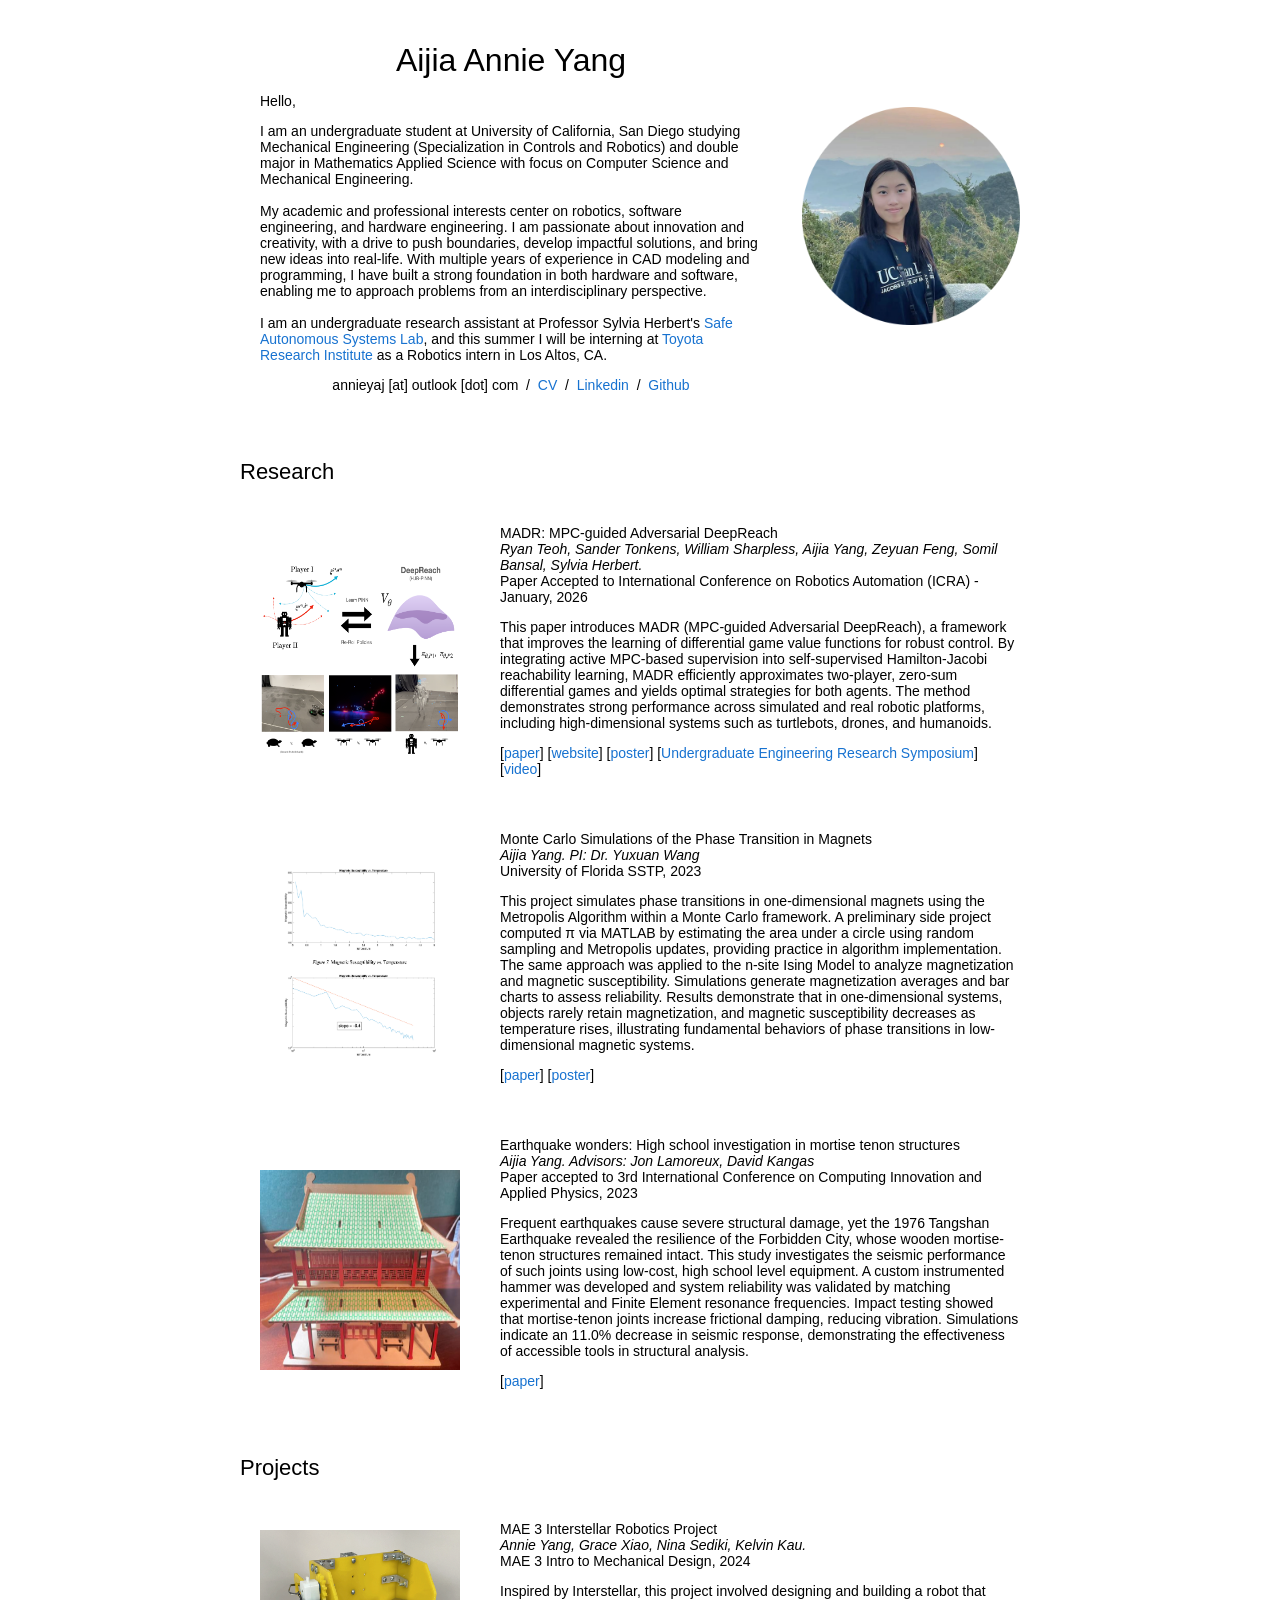
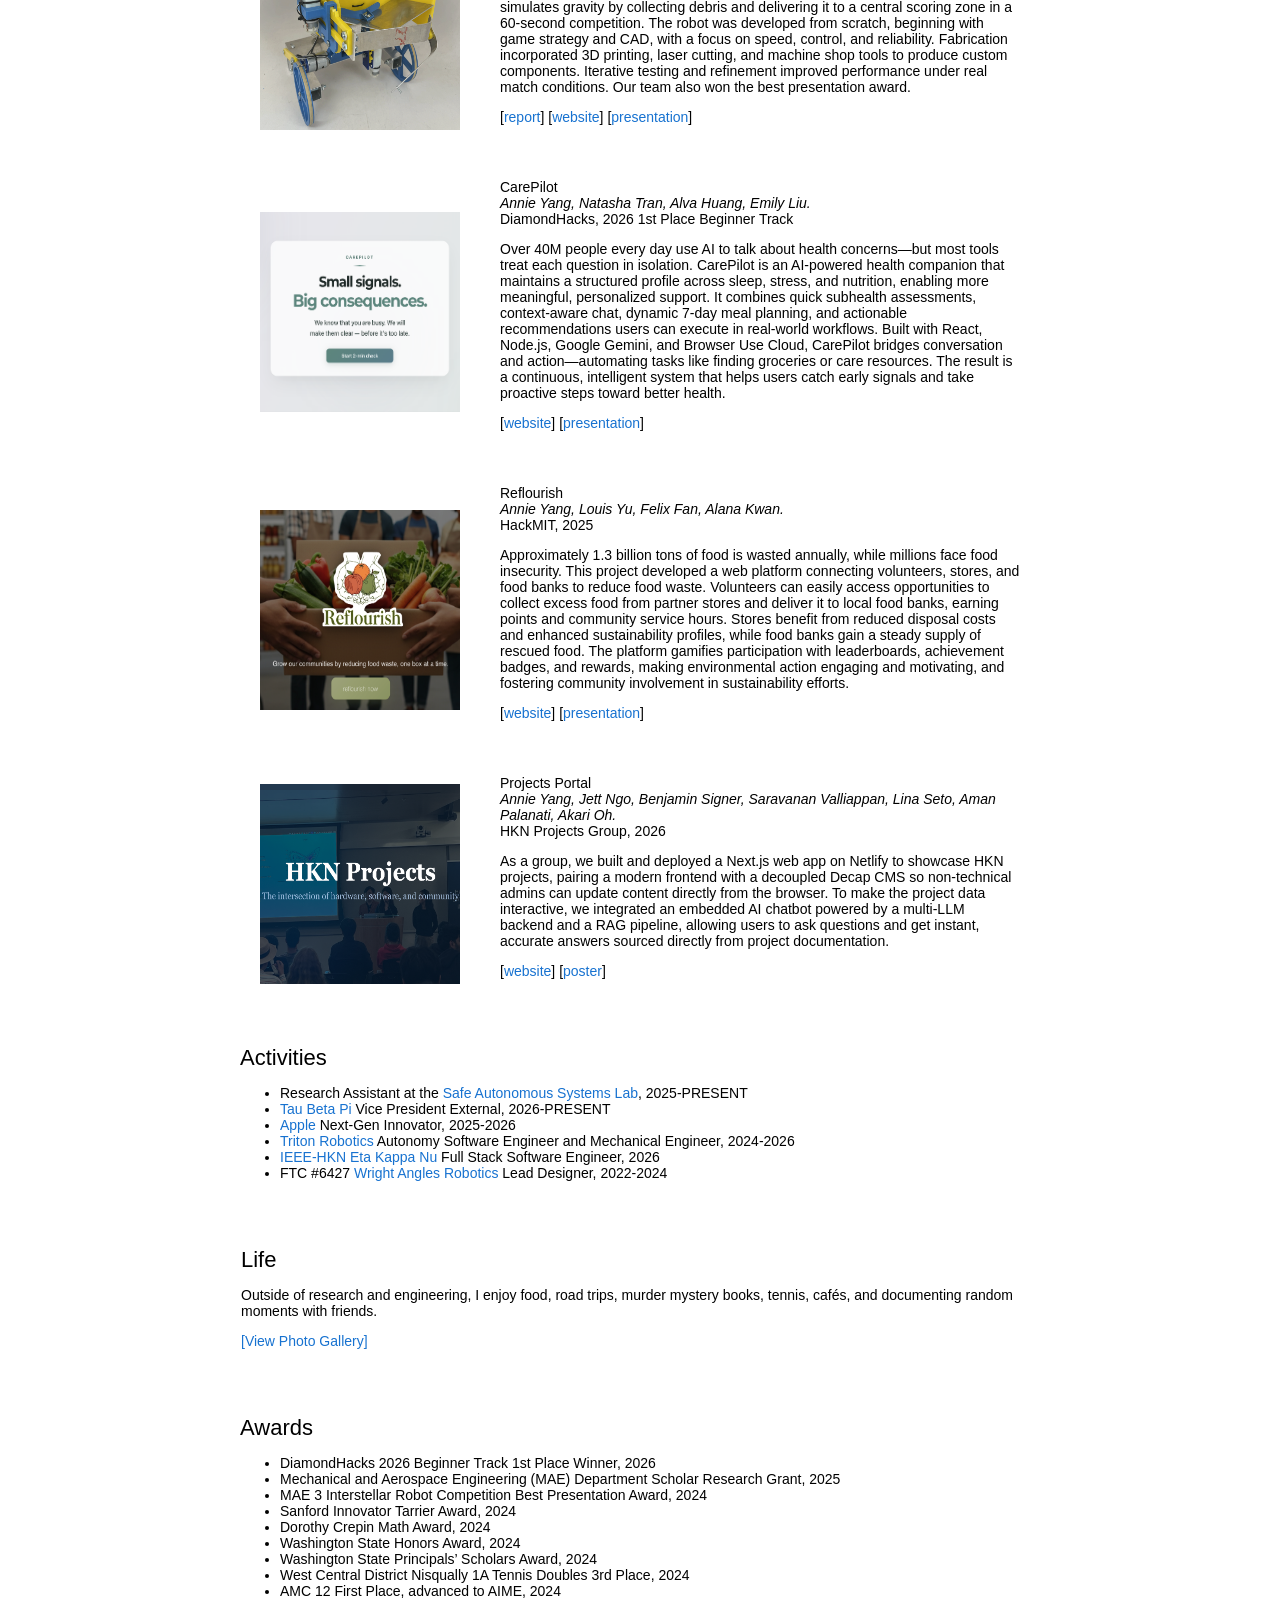
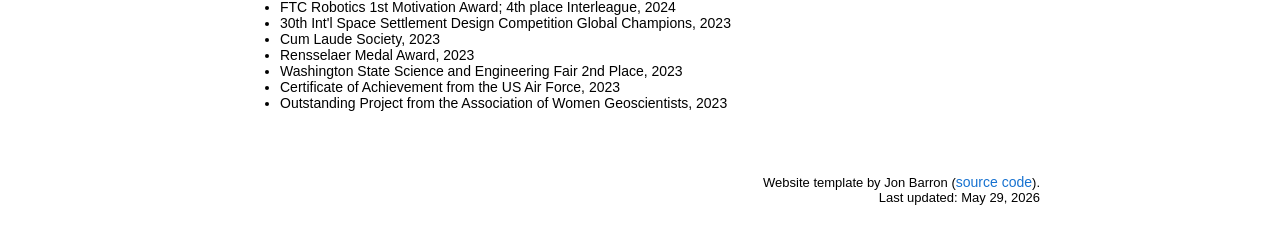
==== commit aa91646e: "may 29, 2026 update" ====
--- a/index.html
+++ b/index.html
@@ -94,6 +94,8 @@
               <p>
                 [<a href="https://arxiv.org/abs/2510.18845">paper</a>]
                 [<a href="https://land-dev.github.io/madr/">website</a>]
+                [<a href="data/data_annie/UERS_MADR_Poster.pdf">poster</a>]
+                [<a href="images/images_annie/UERS_MADR_Pic.PNG">Undergraduate Engineering Research Symposium</a>]
                 [<a href="#" onclick="showVideoMADR(); return false;">video</a>]
               </p>
               <div id="madr_video_container" style="display:none; margin-top:10px;">
@@ -177,6 +179,31 @@
 
         <table style="width:100%;border:0px;border-spacing:0px;border-collapse:separate;margin-right:auto;margin-left:auto;"><tbody>
 
+          <!--MAE 3 Interstellar Project-->
+          <tr>
+            <td style="padding:20px;width:25%;vertical-align:middle"> <!--"padding:20px;width:25%;vertical-align:middle"-->
+              <div class="one">
+                <img src='images/images_annie/MAE3_robot.png'height=100% width=100%>
+            </div>           
+            </td>
+            <td style="padding:20px;width:75%;vertical-align:middle">
+              <projecttitle> MAE 3 Interstellar Robotics Project </projecttitle>
+              <br> 
+              <em> Annie Yang, Grace Xiao, Nina Sediki, Kelvin Kau. </em>  
+              <br>
+              MAE 3 Intro to Mechanical Design, 2024
+              <p> Inspired by Interstellar, this project involved designing and building a robot that simulates gravity by collecting debris and delivering it to a central scoring zone in a 60-second competition. 
+                  The robot was developed from scratch, beginning with game strategy and CAD, with a focus on speed, control, and reliability. 
+                  Fabrication incorporated 3D printing, laser cutting, and machine shop tools to produce custom components. Iterative testing and refinement improved performance under real match conditions. 
+                  Our team also won the best presentation award. </p>
+              <p>
+                [<a href="data/data_annie/Annie_MAE_3_Final_Report.pdf">report</a>]
+                [<a href="https://sites.google.com/eng.ucsd.edu/mae3robotcontest/fall-2024">website</a>]
+                [<a href="https://docs.google.com/presentation/d/1QNPn6QASLoh2iaPn5ePWwQgCiwjTgQhS/edit?usp=sharing&ouid=104158787801923191764&rtpof=true&sd=true">presentation</a>]
+              </p>
+            </td>
+          </tr>
+
           <!--DiamondHacks 2026-->
           <tr>
             <td style="padding:20px;width:25%;vertical-align:middle"> <!--"padding:20px;width:25%;vertical-align:middle"-->
@@ -227,27 +254,25 @@
             </td>
           </tr>
 
-          <!--MAE 3 Interstellar Project-->
-          <tr>
-            <td style="padding:20px;width:25%;vertical-align:middle"> <!--"padding:20px;width:25%;vertical-align:middle"-->
-              <div class="one">
-                <img src='images/images_annie/MAE3_robot.png'height=100% width=100%>
-            </div>           
-            </td>
-            <td style="padding:20px;width:75%;vertical-align:middle">
-              <projecttitle> MAE 3 Interstellar Robotics Project </projecttitle>
-              <br> 
-              <em> Annie Yang, Grace Xiao, Nina Sediki, Kelvin Kau. </em>  
-              <br>
-              MAE 3 Intro to Mechanical Design, 2024
-              <p> Inspired by Interstellar, this project involved designing and building a robot that simulates gravity by collecting debris and delivering it to a central scoring zone in a 60-second competition. 
-                  The robot was developed from scratch, beginning with game strategy and CAD, with a focus on speed, control, and reliability. 
-                  Fabrication incorporated 3D printing, laser cutting, and machine shop tools to produce custom components. Iterative testing and refinement improved performance under real match conditions. 
-                  Our team also won the best presentation award. </p>
-              <p>
-                [<a href="data/data_annie/Annie_MAE_3_Final_Report.pdf">report</a>]
-                [<a href="https://sites.google.com/eng.ucsd.edu/mae3robotcontest/fall-2024">website</a>]
-                [<a href="https://docs.google.com/presentation/d/1QNPn6QASLoh2iaPn5ePWwQgCiwjTgQhS/edit?usp=sharing&ouid=104158787801923191764&rtpof=true&sd=true">presentation</a>]
+          <!--HKN Projects Portal-->
+          <tr>
+            <td style="padding:20px;width:25%;vertical-align:middle"> <!--"padding:20px;width:25%;vertical-align:middle"-->
+              <div class="one">
+                <img src='images/images_annie/Projects_Portal.png'height=100% width=100%>
+            </div>           
+            </td>
+            <td style="padding:20px;width:75%;vertical-align:middle">
+              <projecttitle> Projects Portal </projecttitle>
+              <br> 
+              <em> Annie Yang, Jett Ngo, Benjamin Signer, Saravanan Valliappan, Lina Seto, Aman Palanati, Akari Oh. </em>  
+              <br>
+              HKN Projects Group, 2026
+              <p> As a group, we built and deployed a Next.js web app on Netlify to showcase HKN projects, pairing a modern frontend with a decoupled Decap CMS 
+                  so non-technical admins can update content directly from the browser. To make the project data interactive, we integrated an embedded AI chatbot 
+                  powered by a multi-LLM backend and a RAG pipeline, allowing users to ask questions and get instant, accurate answers sourced directly from project documentation.</p>
+              <p>
+                [<a href="https://hkn-projects.netlify.app/">website</a>]
+                [<a href="data/data_annie/Projects_Portal_Poster.pdf">poster</a>]
               </p>
             </td>
           </tr>
@@ -264,12 +289,34 @@
         <heading>Activities</heading>
         <ul>
           <li>Research Assistant at the <a href="https://www.sylviaherbert.com/">Safe Autonomous Systems Lab</a>, 2025-PRESENT</li>
-          <li><a href="https://www.apple.com/">Apple</a> Next-Gen Innovator, 2025-PRESENT</li>
           <li><a href="https://www.tbp.org/home.cfm">Tau Beta Pi</a> Vice President External, 2026-PRESENT</li>
-          <li><a href="https://tritonrobotics.org/">Triton Robotics</a> Autonomy Software Engineer and Mechanical Engineer, 2024-PRESENT</li>
-          <li><a href="https://hkn.ieee.org/">IEEE-HKN Eta Kappa Nu</a> Full Stack Software Engineer, 2026-PRESENT</li>
+          <li><a href="https://www.apple.com/">Apple</a> Next-Gen Innovator, 2025-2026</li>
+          <li><a href="https://tritonrobotics.org/">Triton Robotics</a> Autonomy Software Engineer and Mechanical Engineer, 2024-2026</li>
+          <li><a href="https://hkn.ieee.org/">IEEE-HKN Eta Kappa Nu</a> Full Stack Software Engineer, 2026</li>
           <li>FTC #6427 <a href="https://sites.google.com/view/wrightangles/home">Wright Angles Robotics</a> Lead Designer, 2022-2024</li>
         </ul>
+      </td>
+    </tr>
+  </tbody>
+</table>
+
+<!-- Beginning of Fun Section -->
+<table style="width:100%;border:0px;border-spacing:0px;border-collapse:separate;margin:auto;">
+  <tbody>
+    <tr>
+      <td style="padding-top:4%;padding-bottom:2.5%;vertical-align:middle">
+
+        <heading>Life</heading>
+
+        <p>
+          Outside of research and engineering, I enjoy food, road trips,
+          murder mystery books, tennis, cafés, and documenting random moments with friends.
+        </p>
+
+        <p>
+          <a href="photos.html">[View Photo Gallery]</a>
+        </p>
+
       </td>
     </tr>
   </tbody>
@@ -313,7 +360,7 @@
               <p style="text-align:right;font-size:small;">
                 Website template by Jon Barron (<a href="https://github.com/jonbarron/jonbarron_website">source code</a>).
                 <br>
-                Last updated: Apr 5, 2026
+                Last updated: May 29, 2026
               </p>
             </td>
           </tr>
--- a/stylesheet.css
+++ b/stylesheet.css
@@ -165,4 +165,47 @@
 
 span.highlight {
   background-color: #ffffd0;
+}
+
+/* ===== Gallery Page ===== */
+.gallery-container {
+  width: 100%;
+  max-width: 1100px;
+  margin: auto;
+  padding-top: 40px;
+  padding-bottom: 40px;
+}
+
+.masonry-gallery {
+  column-count: 3;
+  column-gap: 14px;
+}
+
+.gallery-img {
+  width: 100%;
+  margin-bottom: 14px;
+  border-radius: 12px;
+  display: block;
+  box-shadow: 0 2px 8px rgba(0,0,0,0.08);
+  transition: transform 0.25s ease,
+              box-shadow 0.25s ease;
+}
+
+.gallery-img:hover {
+  transform: scale(1.015);
+  box-shadow: 0 6px 18px rgba(0,0,0,0.12);
+}
+
+/* Tablet */
+@media screen and (max-width: 900px) {
+  .masonry-gallery {
+    column-count: 2;
+  }
+}
+
+/* Mobile */
+@media screen and (max-width: 600px) {
+  .masonry-gallery {
+    column-count: 1;
+  }
 }
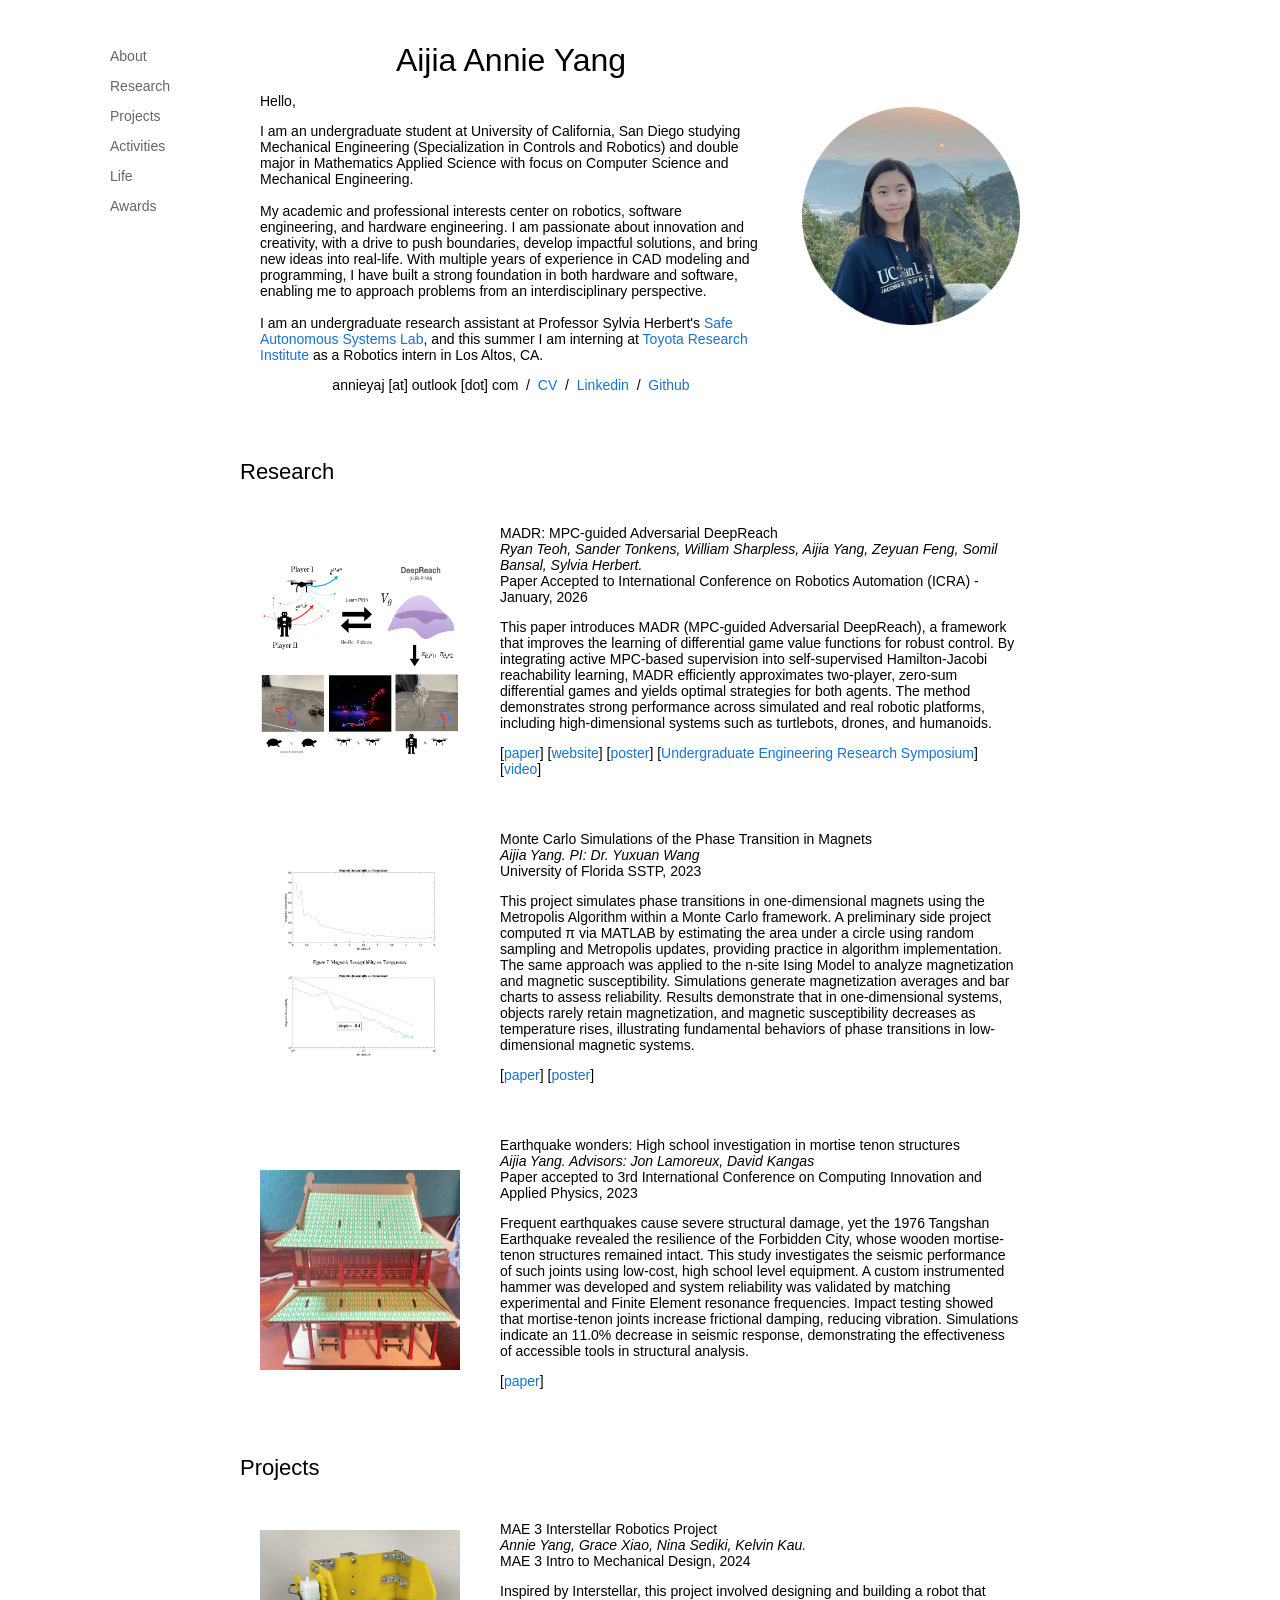
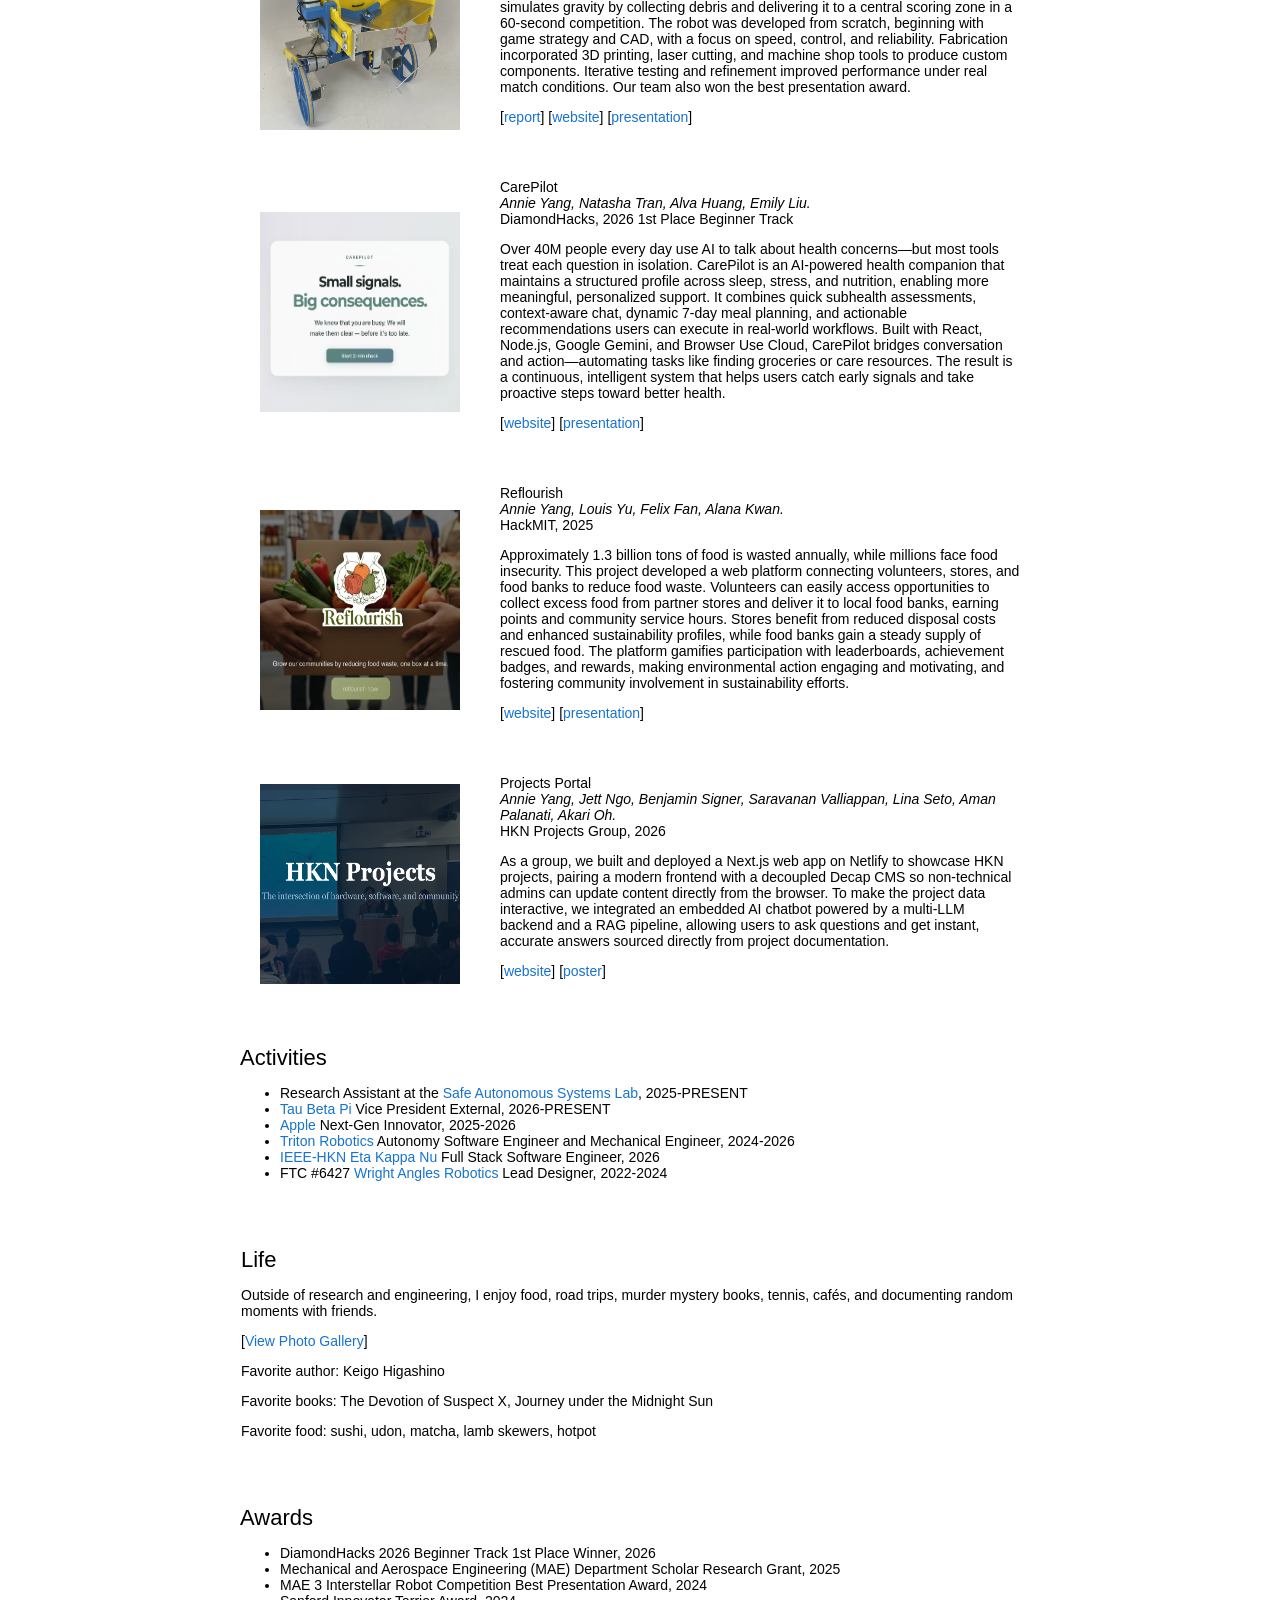
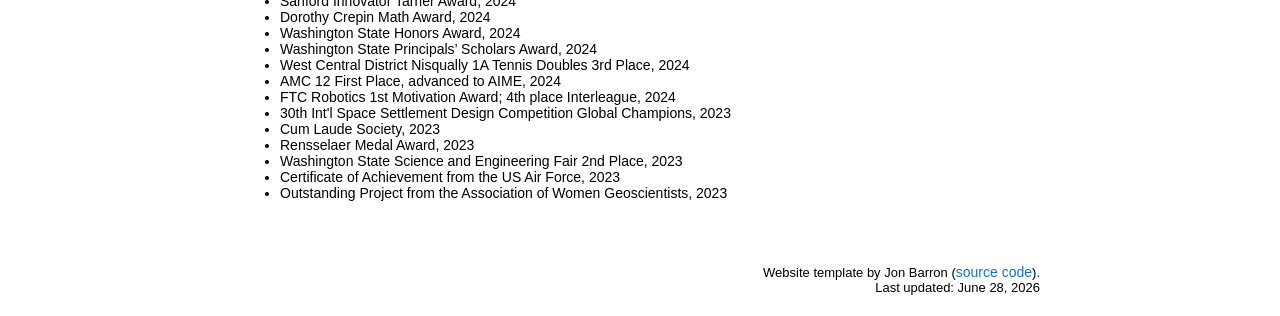
==== commit fbea5c65: "jun 28, 2026 update" ====
--- a/index.html
+++ b/index.html
@@ -13,10 +13,20 @@
 </head>
 
 <body>
+
+  <div class="side-nav">
+    <a href="#about">About</a>
+    <a href="#research">Research</a>
+    <a href="#projects">Projects</a>
+    <a href="#activities">Activities</a>
+    <a href="#life">Life</a>
+    <a href="#awards">Awards</a>
+  </div>
+
   <table style="width:100%;max-width:800px;border:0px;border-spacing:0px;border-collapse:separate;margin-right:auto;margin-left:auto;"><tbody>
     <tr style="padding:0px">
       <td style="padding:0px">
-        <table style="width:100%;border:0px;border-spacing:0px;border-collapse:separate;margin-right:auto;margin-left:auto;"><tbody>
+        <table id="about" style="width:100%;border:0px;border-spacing:0px;border-collapse:separate;margin-right:auto;margin-left:auto;"><tbody>
           <tr style="padding:0px">
             <td style="padding:2.5%;width:63%;vertical-align:middle">
               <p style="text-align:center">
@@ -38,7 +48,7 @@
                 <br>
                 <br>
                 I am an undergraduate research assistant at Professor Sylvia Herbert's <a href="https://www.sylviaherbert.com/">Safe Autonomous Systems Lab</a>, 
-                and this summer I will be interning at <a href="https://www.tri.global/">Toyota Research Institute</a> as a Robotics intern in Los Altos, CA.
+                and this summer I am interning at <a href="https://www.tri.global/">Toyota Research Institute</a> as a Robotics intern in Los Altos, CA.
               </p>
               <p style="text-align:center">
                 annieyaj [at] outlook [dot] com &nbsp/&nbsp
@@ -55,7 +65,7 @@
         </tbody></table>
 
 <!--Beginning of Research-->
-        <table style="width:100%;border:0px;border-spacing:0px;border-collapse:separate;margin-right:auto;margin-left:auto;"><tbody>
+        <table id="research" style="width:100%;border:0px;border-spacing:0px;border-collapse:separate;margin-right:auto;margin-left:auto;"><tbody>
             <tr>
               <td style="padding-top:4%;padding-right:0;padding-bottom:2.5%;padding-left:0;width:100%;vertical-align:middle">
               <heading>Research</heading>
@@ -167,7 +177,7 @@
           
 
 <!--Beginning of Projects-->
-        <table style="width:100%;border:0px;border-spacing:0px;border-collapse:separate;margin-right:auto;margin-left:auto;"><tbody>
+        <table id="projects" style="width:100%;border:0px;border-spacing:0px;border-collapse:separate;margin-right:auto;margin-left:auto;"><tbody>
             <tr>
               <td style="padding-top:4%;padding-right:0;padding-bottom:2.5%;padding-left:0;width:100%;vertical-align:middle">
               <heading>Projects</heading>
@@ -282,7 +292,7 @@
 
 
 <!-- Beginning of Activities -->
-<table style="width:100%;border:0px;border-spacing:0px;border-collapse:separate;margin-right:auto;margin-left:auto;">
+<table id="activities" style="width:100%;border:0px;border-spacing:0px;border-collapse:separate;margin-right:auto;margin-left:auto;">
   <tbody>
     <tr>
       <td style="padding-top:4%;padding-right:0;padding-bottom:2.5%;padding-left:0;width:100%;vertical-align:middle">
@@ -301,7 +311,7 @@
 </table>
 
 <!-- Beginning of Fun Section -->
-<table style="width:100%;border:0px;border-spacing:0px;border-collapse:separate;margin:auto;">
+<table id="life" style="width:100%;border:0px;border-spacing:0px;border-collapse:separate;margin:auto;">
   <tbody>
     <tr>
       <td style="padding-top:4%;padding-bottom:2.5%;vertical-align:middle">
@@ -314,7 +324,15 @@
         </p>
 
         <p>
-          <a href="photos.html">[View Photo Gallery]</a>
+          [<a href="photos.html">View Photo Gallery</a>]
+        </p>
+        <p>
+          Favorite author: Keigo Higashino
+        </p>
+        <p>
+          Favorite books: The Devotion of Suspect X, Journey under the Midnight Sun
+        </p>
+          Favorite food: sushi, udon, matcha, lamb skewers, hotpot
         </p>
 
       </td>
@@ -323,7 +341,7 @@
 </table>
 
 <!-- Beginning of Awards -->
-<table style="width:100%;border:0px;border-spacing:0px;border-collapse:separate;margin-right:auto;margin-left:auto;">
+<table id="awards" style="width:100%;border:0px;border-spacing:0px;border-collapse:separate;margin-right:auto;margin-left:auto;">
   <tbody>
     <tr>
       <td style="padding-top:4%;padding-right:0;padding-bottom:2.5%;padding-left:0;width:100%;vertical-align:middle">
@@ -360,7 +378,7 @@
               <p style="text-align:right;font-size:small;">
                 Website template by Jon Barron (<a href="https://github.com/jonbarron/jonbarron_website">source code</a>).
                 <br>
-                Last updated: May 29, 2026
+                Last updated: June 28, 2026
               </p>
             </td>
           </tr>
--- a/stylesheet.css
+++ b/stylesheet.css
@@ -208,4 +208,44 @@
   .masonry-gallery {
     column-count: 1;
   }
+}
+
+/* ===== Side Navigation ===== */
+html {
+  scroll-behavior: smooth;
+}
+
+.side-nav {
+  position: fixed;
+  left: calc(50% - 530px); 
+  top: 48px;               
+  display: flex;
+  flex-direction: column;
+  gap: 14px;
+  font-family: "Inter", sans-serif;
+  font-size: 13px;
+  font-weight: 300;
+  z-index: 100;
+}
+
+.side-nav a {
+  text-decoration: none;
+  color: #666;
+  transition: color 0.2s;
+}
+
+.side-nav a:hover {
+  color: #1772d0;
+  font-weight: bold;
+  padding-left: 2px;
+}
+
+.compact-life-info p {
+  margin: 4px 0;
+}
+
+@media (max-width: 1100px) {
+  .side-nav {
+    display: none;
+  }
 }
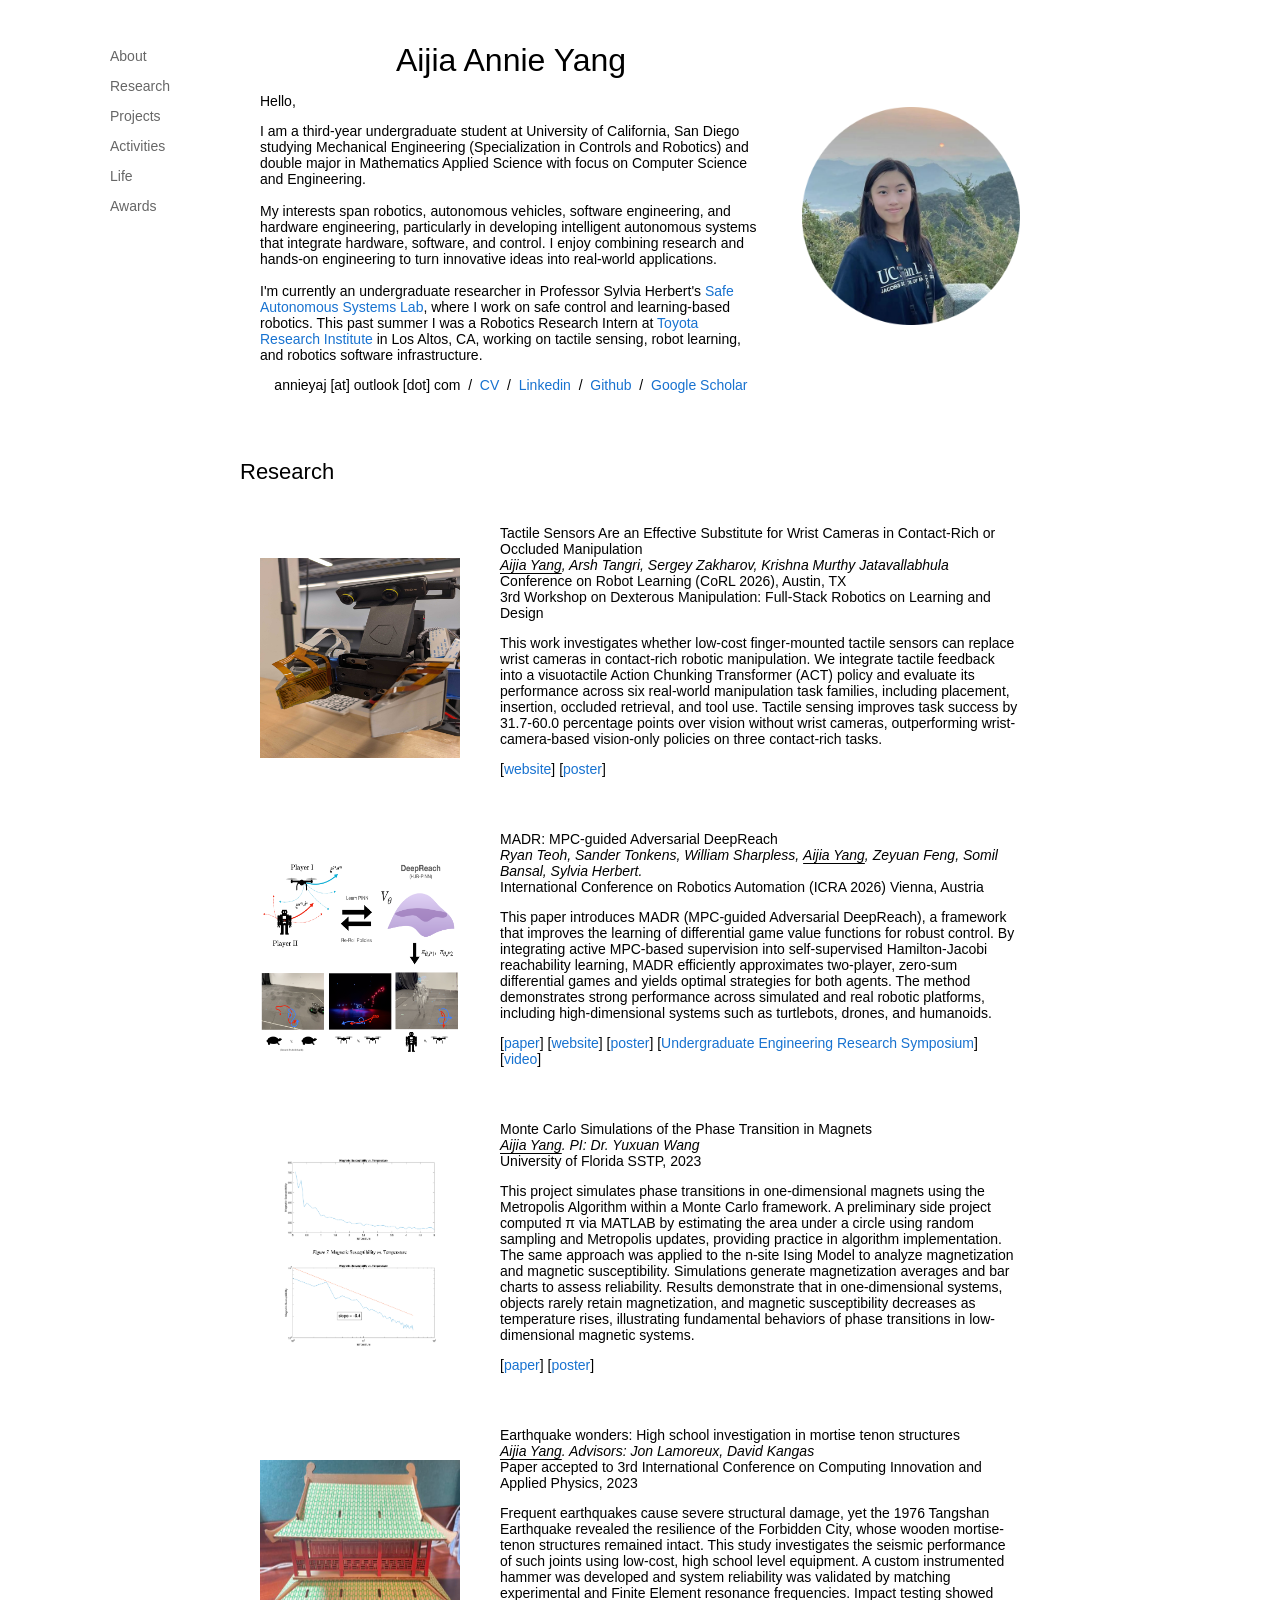
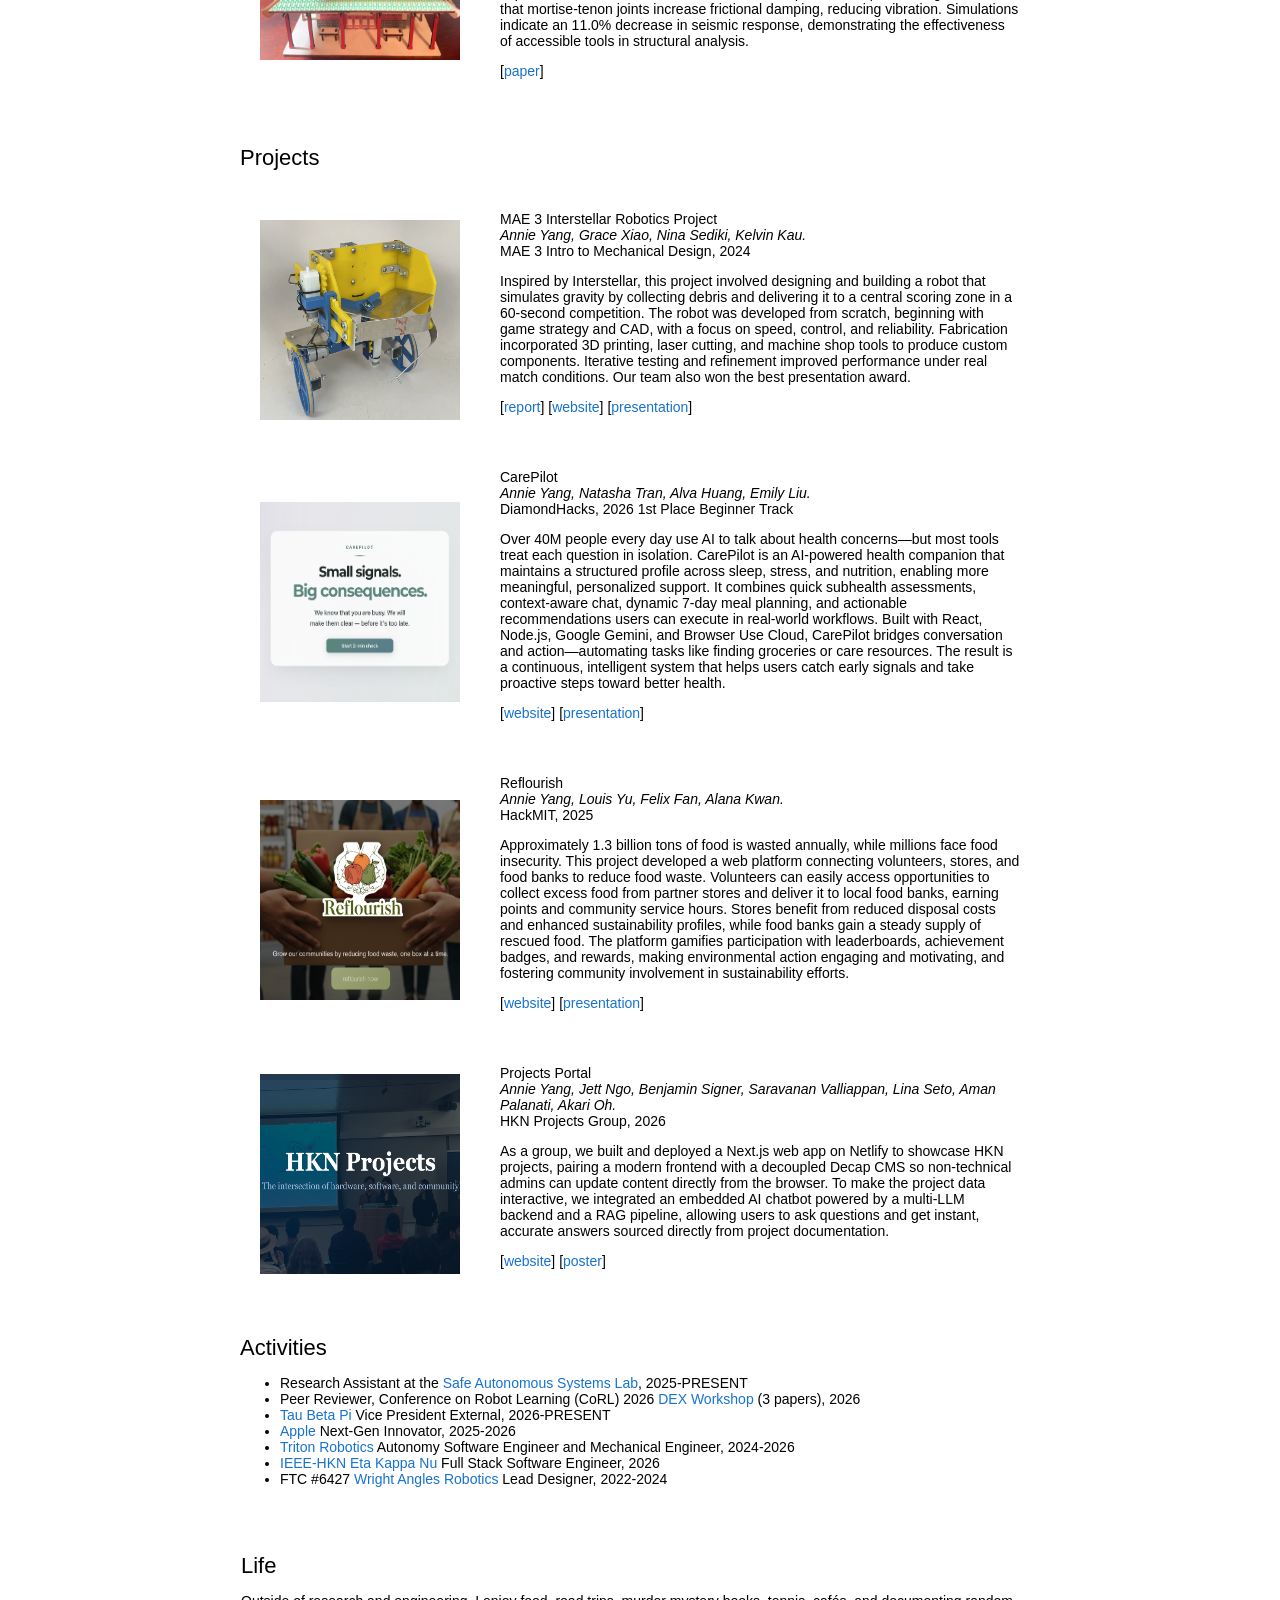
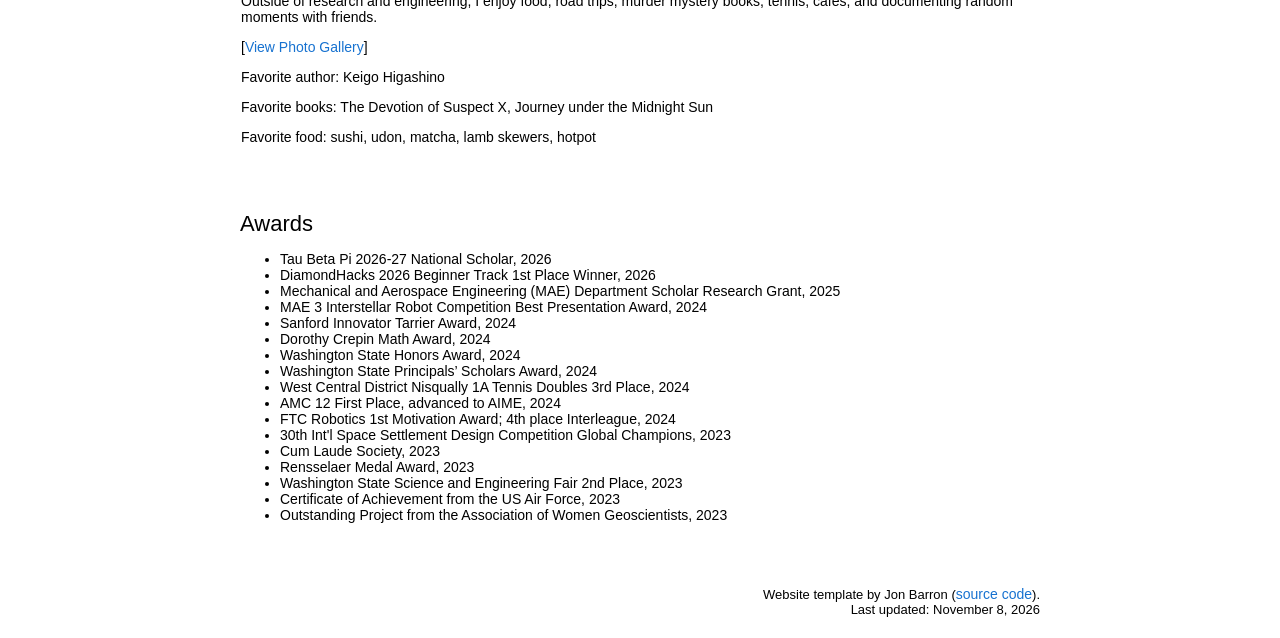
==== commit 5205a5d0: "nov 8, 2026 update" ====
--- a/index.html
+++ b/index.html
@@ -35,26 +35,24 @@
               <p> Hello, 
               </p>
               <p>
-                I am an undergraduate student at University of California, San Diego studying 
+                I am a third-year undergraduate student at University of California, San Diego studying 
                 Mechanical Engineering (Specialization in Controls and Robotics) and double major in 
-                Mathematics Applied Science with focus on Computer Science and Mechanical Engineering. 
+                Mathematics Applied Science with focus on Computer Science and Engineering. 
                 <br>
                 <br>
-                My academic and professional interests center on robotics, software engineering, and hardware engineering. 
-                I am passionate about innovation and creativity, with a drive to push boundaries, develop impactful solutions, 
-                and bring new ideas into real-life. 
-                With multiple years of experience in CAD modeling and programming, I have built a strong foundation in both hardware and software, 
-                enabling me to approach problems from an interdisciplinary perspective.
+                My interests span robotics, autonomous vehicles, software engineering, and hardware engineering, particularly in developing intelligent autonomous systems that integrate hardware, software, and control. 
+                I enjoy combining research and hands-on engineering to turn innovative ideas into real-world applications.
                 <br>
                 <br>
-                I am an undergraduate research assistant at Professor Sylvia Herbert's <a href="https://www.sylviaherbert.com/">Safe Autonomous Systems Lab</a>, 
-                and this summer I am interning at <a href="https://www.tri.global/">Toyota Research Institute</a> as a Robotics intern in Los Altos, CA.
+                I'm currently an undergraduate researcher in Professor Sylvia Herbert's <a href="https://www.sylviaherbert.com/">Safe Autonomous Systems Lab</a>, where I work on safe control and learning-based robotics. 
+                This past summer I was a Robotics Research Intern at <a href="https://www.tri.global/">Toyota Research Institute</a> in Los Altos, CA, working on tactile sensing, robot learning, and robotics software infrastructure.
               </p>
               <p style="text-align:center">
                 annieyaj [at] outlook [dot] com &nbsp/&nbsp
-                <a href="data/data_annie/Annie_Resume_ME.pdf">CV</a> &nbsp/&nbsp
+                <a href="data/data_annie/Annie_Resume_ME_Nov2026.pdf">CV</a> &nbsp/&nbsp
                 <a href="https://www.linkedin.com/in/annie-aijia-yang/">Linkedin</a> &nbsp/&nbsp
-                <a href="https://github.com/annieyaj">Github</a>
+                <a href="https://github.com/annieyaj">Github</a> &nbsp/&nbsp
+                <a href="https://scholar.google.com/citations?user=iqHH4hIAAAAJ&hl=en">Google Scholar</a>
               </p>
             </td> 
 
@@ -76,6 +74,32 @@
         </tbody></table>
 
         <table style="width:100%;border:0px;border-spacing:0px;border-collapse:separate;margin-right:auto;margin-left:auto;"><tbody>
+          <!--Tactile vs. Vision-->
+          <tr>
+            <td style="padding:20px;width:25%;vertical-align:middle"> <!--"padding:20px;width:25%;vertical-align:middle"-->
+              <div class="one">
+                <img src='images/images_annie/tactile_hardware.jpg'height=100% width=100%>
+            </div>           
+            </td>
+            <td style="padding:20px;width:75%;vertical-align:middle">
+              <projecttitle> Tactile Sensors Are an Effective Substitute for Wrist Cameras in Contact-Rich or Occluded Manipulation </projecttitle>
+              <br> 
+              <em><strong class="author-me">Aijia Yang</strong>, Arsh Tangri, Sergey Zakharov, Krishna Murthy Jatavallabhula</em>  
+              <br>
+              Conference on Robot Learning (CoRL 2026), Austin, TX
+              <br>
+              3rd Workshop on Dexterous Manipulation: Full-Stack Robotics on Learning and Design
+              <p> This work investigates whether low-cost finger-mounted tactile sensors can replace wrist cameras in contact-rich robotic manipulation. 
+                  We integrate tactile feedback into a visuotactile Action Chunking Transformer (ACT) policy and evaluate its performance across six real-world manipulation task families, including placement, insertion, occluded retrieval, and tool use. 
+                  Tactile sensing improves task success by 31.7-60.0 percentage points over vision without wrist cameras, outperforming wrist-camera-based vision-only policies on three contact-rich tasks. </p>
+              <p>
+                <!-- [<a href="data/data_annie/CameraReady_Tactile_Sensors_Are_an_Effective_Substitute_for_Wrist_Cameras_in_Contact-Rich_or_Occluded_Manipulation.pdf">paper</a>] -->
+                [<a href="https://annieyaj.github.io/tactile-vs-vision/">website</a>]
+                [<a href="data/data_annie/Annie_CoRL_Dex_Poster_2026.pdf">poster</a>]
+              </p>
+            </td>
+          </tr>
+          
           <!--MADR Paper-->
           <tr onmouseout="stop_madr()" onmouseover="start_madr()">
             <td style="padding:20px;width:25%;vertical-align:middle"> <!--"padding:20px;width:25%;vertical-align:middle"-->
@@ -97,9 +121,9 @@
             <td style="padding:20px;width:75%;vertical-align:middle">
               <papertitle> MADR: MPC-guided Adversarial DeepReach </papertitle>
               <br> 
-              <em> Ryan Teoh, Sander Tonkens, William Sharpless, Aijia Yang, Zeyuan Feng, Somil Bansal, Sylvia Herbert. </em>  
-              <br>
-              Paper Accepted to International Conference on Robotics Automation (ICRA) - January, 2026
+              <em> Ryan Teoh, Sander Tonkens, William Sharpless, <strong class="author-me">Aijia Yang</strong>, Zeyuan Feng, Somil Bansal, Sylvia Herbert. </em>  
+              <br>
+              International Conference on Robotics Automation (ICRA 2026) Vienna, Austria
               <p> This paper introduces MADR (MPC-guided Adversarial DeepReach), a framework that improves the learning of differential game value functions for robust control. By integrating active MPC-based supervision into self-supervised Hamilton-Jacobi reachability learning, MADR efficiently approximates two-player, zero-sum differential games and yields optimal strategies for both agents. The method demonstrates strong performance across simulated and real robotic platforms, including high-dimensional systems such as turtlebots, drones, and humanoids.</p>
               <p>
                 [<a href="https://arxiv.org/abs/2510.18845">paper</a>]
@@ -137,7 +161,7 @@
             <td style="padding:20px;width:75%;vertical-align:middle">
               <projecttitle> Monte Carlo Simulations of the Phase Transition in Magnets </projecttitle>
               <br> 
-              <em> Aijia Yang. PI: Dr. Yuxuan Wang</em>  
+              <em> <strong class="author-me">Aijia Yang</strong>. PI: Dr. Yuxuan Wang</em>  
               <br>
               University of Florida SSTP, 2023
               <p> This project simulates phase transitions in one-dimensional magnets using the Metropolis Algorithm within a Monte Carlo framework. 
@@ -162,7 +186,7 @@
             <td style="padding:20px;width:75%;vertical-align:middle">
               <projecttitle> Earthquake wonders: High school investigation in mortise tenon structures </projecttitle>
               <br> 
-              <em> Aijia Yang. Advisors: Jon Lamoreux, David Kangas</em>  
+              <em> <strong class="author-me">Aijia Yang</strong>. Advisors: Jon Lamoreux, David Kangas</em>  
               <br>
               Paper accepted to 3rd International Conference on Computing Innovation and Applied Physics, 2023
               <p> Frequent earthquakes cause severe structural damage, yet the 1976 Tangshan Earthquake revealed the resilience of the Forbidden City, whose wooden mortise-tenon structures remained intact. 
@@ -299,6 +323,7 @@
         <heading>Activities</heading>
         <ul>
           <li>Research Assistant at the <a href="https://www.sylviaherbert.com/">Safe Autonomous Systems Lab</a>, 2025-PRESENT</li>
+          <li>Peer Reviewer, Conference on Robot Learning (CoRL) 2026 <a href="https://dex-manipulation.github.io/corl2026/">DEX Workshop</a> (3 papers), 2026</li>
           <li><a href="https://www.tbp.org/home.cfm">Tau Beta Pi</a> Vice President External, 2026-PRESENT</li>
           <li><a href="https://www.apple.com/">Apple</a> Next-Gen Innovator, 2025-2026</li>
           <li><a href="https://tritonrobotics.org/">Triton Robotics</a> Autonomy Software Engineer and Mechanical Engineer, 2024-2026</li>
@@ -347,6 +372,7 @@
       <td style="padding-top:4%;padding-right:0;padding-bottom:2.5%;padding-left:0;width:100%;vertical-align:middle">
         <heading>Awards</heading>
         <ul>
+          <li>Tau Beta Pi 2026-27 National Scholar, 2026</li>
           <li>DiamondHacks 2026 Beginner Track 1st Place Winner, 2026</li>
           <li>Mechanical and Aerospace Engineering (MAE) Department Scholar Research Grant, 2025</li>
           <li>MAE 3 Interstellar Robot Competition Best Presentation Award, 2024</li>
@@ -378,7 +404,7 @@
               <p style="text-align:right;font-size:small;">
                 Website template by Jon Barron (<a href="https://github.com/jonbarron/jonbarron_website">source code</a>).
                 <br>
-                Last updated: June 28, 2026
+                Last updated: November 8, 2026
               </p>
             </td>
           </tr>
--- a/stylesheet.css
+++ b/stylesheet.css
@@ -102,6 +102,13 @@
   font-optical-sizing: auto;
   font-weight: 100;
   font-style: normal;
+}
+
+strong.author-me {
+  font-weight: 500;
+  font-style: italic;
+  text-decoration: underline;
+  text-underline-offset: 3px;
 }
 
 heading {
